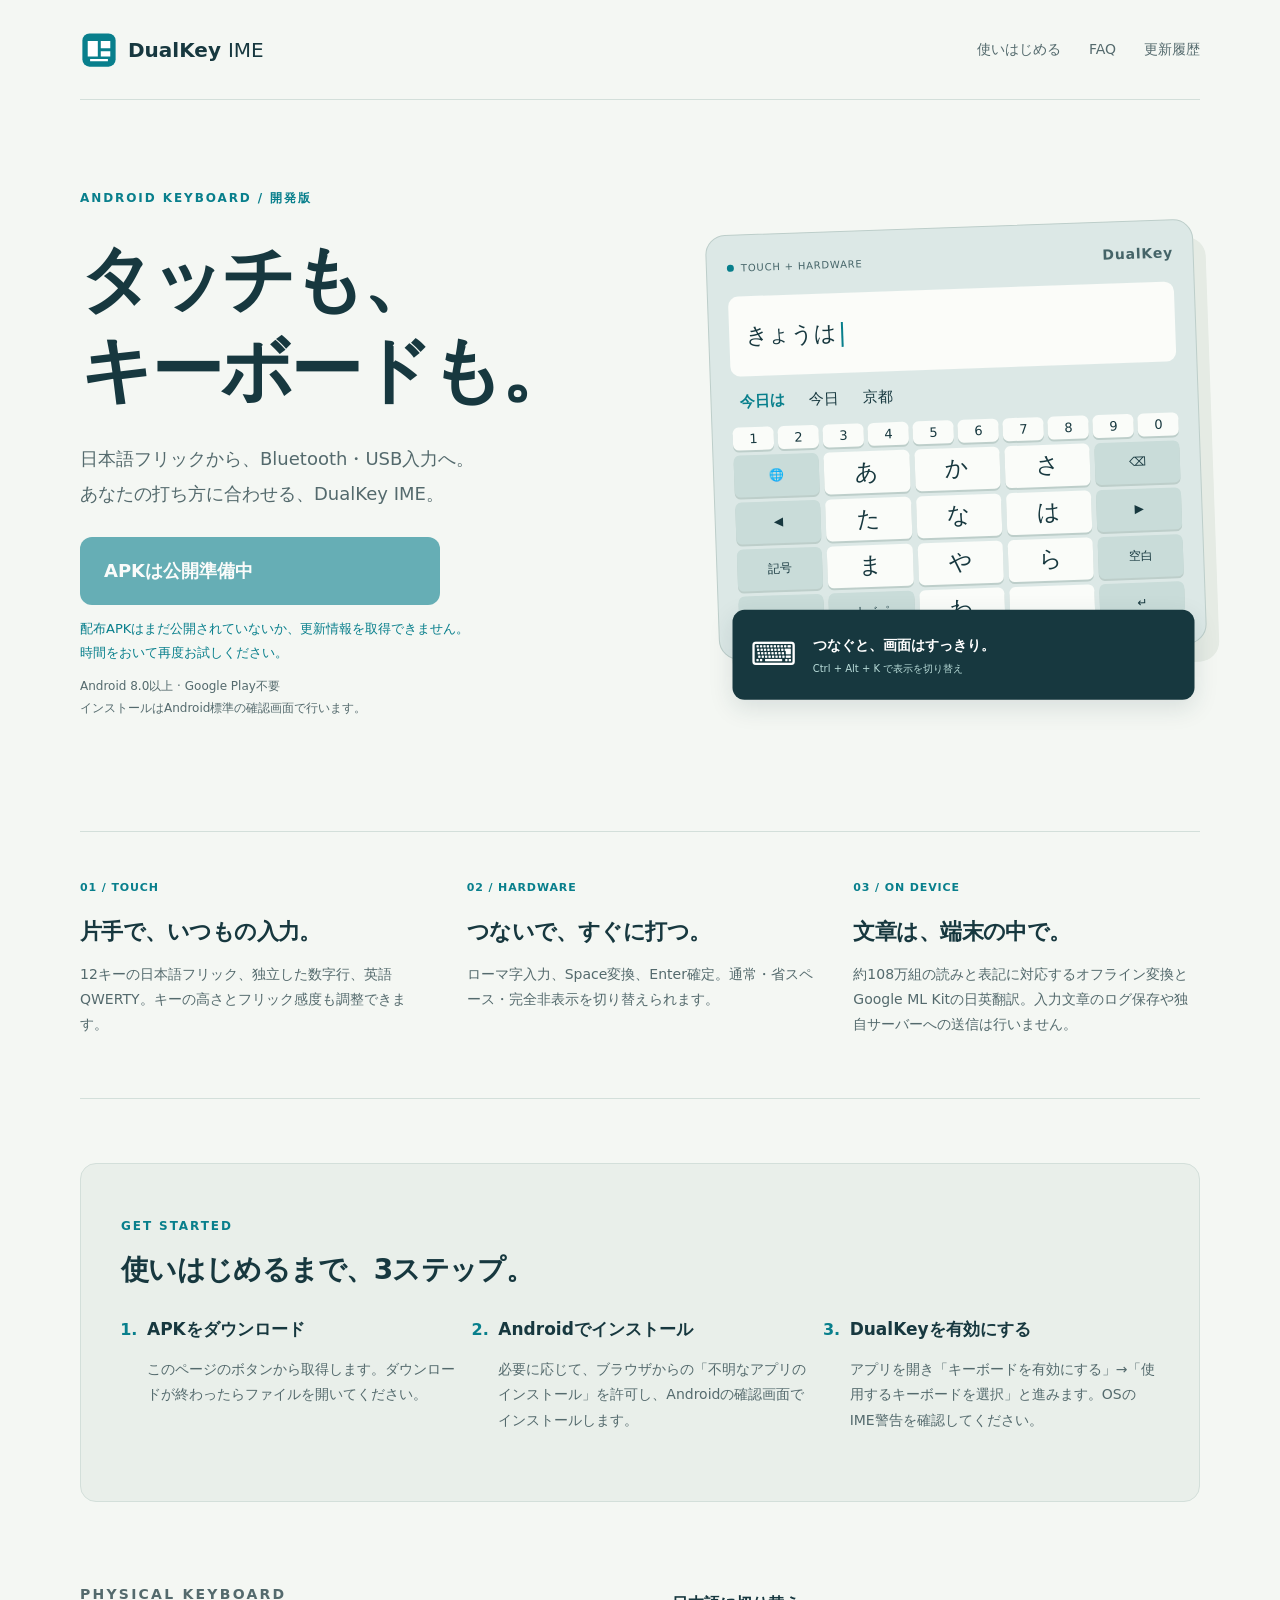
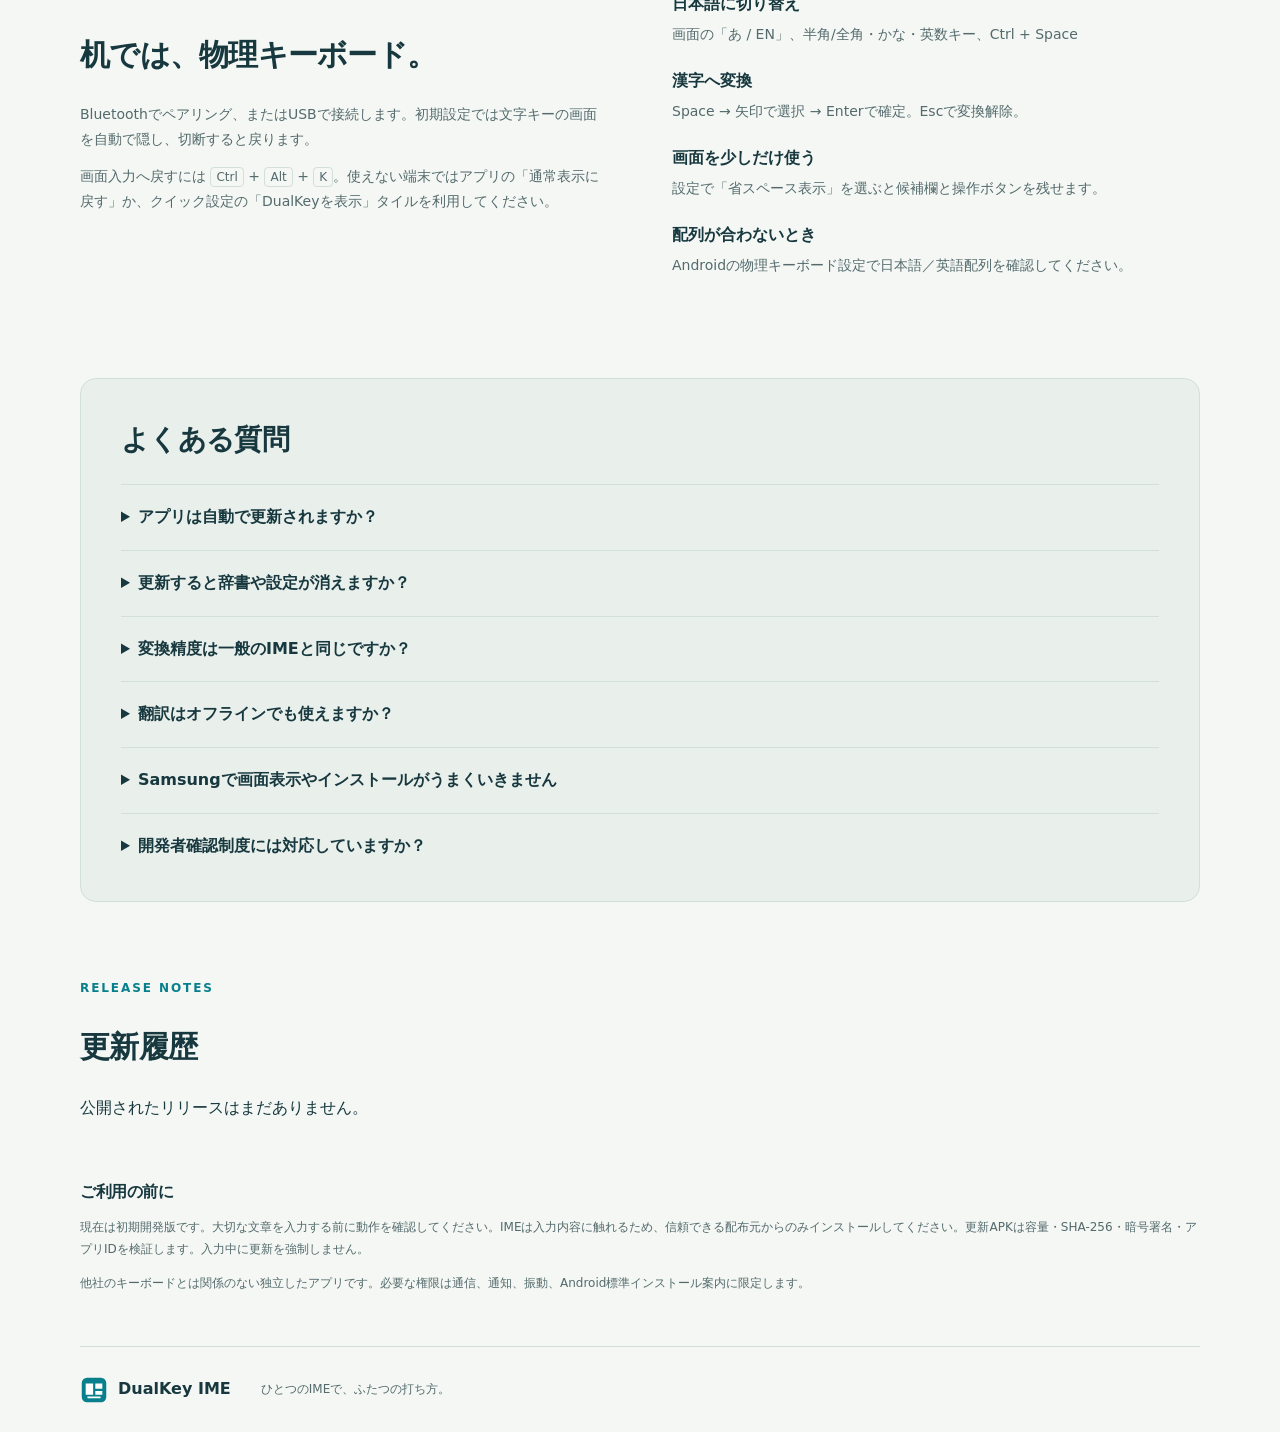
==== index.html @ 4d4e33a1 "Publish DualKey IME v0.1.4" ====
<!doctype html>
<html lang="ja">
<head>
  <meta charset="utf-8"><meta name="viewport" content="width=device-width,initial-scale=1">
  <meta name="description" content="日本語フリックと物理キーボードをひとつに。Android用キーボード DualKey IME の公式配布ページ。">
  <title>DualKey IME — タッチも、キーボードも。</title>
  <link rel="icon" href="icon.svg" type="image/svg+xml"><link rel="stylesheet" href="style.css">
  <script src="app.js" defer></script>
</head>
<body>
<header class="wrap"><a class="brand" href="#"><img src="icon.svg" width="38" height="38" alt=""><span>DualKey <b>IME</b></span></a><nav aria-label="ナビゲーション"><a href="#install">使いはじめる</a><a href="#faq">FAQ</a><a href="#history">更新履歴</a></nav></header>
<main>
<section class="hero wrap">
  <div class="hero-copy"><p class="eyebrow">ANDROID KEYBOARD / 開発版</p><h1>タッチも、<br>キーボードも。</h1><p class="lead">日本語フリックから、Bluetooth・USB入力へ。<br>あなたの打ち方に合わせる、DualKey IME。</p>
  <a id="download" class="download disabled" aria-disabled="true">APKをダウンロード <span aria-hidden="true">↓</span></a>
  <p id="release-status" class="release" role="status">正式な配布APKを確認しています…</p>
  <p class="small">Android 8.0以上 · Google Play不要<br>インストールはAndroid標準の確認画面で行います。</p></div>
  <div class="keyboard-demo" aria-label="DualKeyの日本語フリックキーボードのイメージ">
    <div class="demo-label"><span class="dot"></span> TOUCH + HARDWARE <b>DualKey</b></div>
    <div class="demo-input">きょうは<span class="caret"></span></div>
    <div class="demo-candidates"><b>今日は</b><span>今日</span><span>京都</span></div>
    <div class="demo-numbers" aria-hidden="true"><span>1</span><span>2</span><span>3</span><span>4</span><span>5</span><span>6</span><span>7</span><span>8</span><span>9</span><span>0</span></div>
    <div class="demo-keys" aria-hidden="true"><span class="sub">🌐</span><span>あ</span><span>か</span><span>さ</span><span class="sub">⌫</span><span class="sub">◀</span><span>た</span><span>な</span><span>は</span><span class="sub">▶</span><span class="sub">記号</span><span>ま</span><span>や</span><span>ら</span><span class="sub">空白</span><span class="sub">abc</span><span class="sub">小゛゜</span><span>わ</span><span>、</span><span class="sub">↵</span></div>
    <div class="connection"><span>⌨</span><div><b>つなぐと、画面はすっきり。</b><small>Ctrl + Alt + K で表示を切り替え</small></div></div>
  </div>
</section>
<section class="features wrap" aria-label="主な機能"><article><span>01 / TOUCH</span><h2>片手で、いつもの入力。</h2><p>12キーの日本語フリック、独立した数字行、英語QWERTY。キーの高さとフリック感度も調整できます。</p></article><article><span>02 / HARDWARE</span><h2>つないで、すぐに打つ。</h2><p>ローマ字入力、Space変換、Enter確定。通常・省スペース・完全非表示を切り替えられます。</p></article><article><span>03 / ON DEVICE</span><h2>文章は、端末の中で。</h2><p>約108万組の読みと表記に対応するオフライン変換とGoogle ML Kitの日英翻訳。入力文章のログ保存や独自サーバーへの送信は行いません。</p></article></section>
<section class="wrap panel" id="install"><p class="eyebrow">GET STARTED</p><h2>使いはじめるまで、3ステップ。</h2><ol class="steps"><li><b>APKをダウンロード</b><p>このページのボタンから取得します。ダウンロードが終わったらファイルを開いてください。</p></li><li><b>Androidでインストール</b><p>必要に応じて、ブラウザからの「不明なアプリのインストール」を許可し、Androidの確認画面でインストールします。</p></li><li><b>DualKeyを有効にする</b><p>アプリを開き「キーボードを有効にする」→「使用するキーボードを選択」と進みます。OSのIME警告を確認してください。</p></li></ol></section>
<section class="wrap guide"><div><p class="eyebrow">PHYSICAL KEYBOARD</p><h2>机では、物理キーボード。</h2><p>Bluetoothでペアリング、またはUSBで接続します。初期設定では文字キーの画面を自動で隠し、切断すると戻ります。</p><p>画面入力へ戻すには <kbd>Ctrl</kbd> + <kbd>Alt</kbd> + <kbd>K</kbd>。使えない端末ではアプリの「通常表示に戻す」か、クイック設定の「DualKeyを表示」タイルを利用してください。</p></div><dl><dt>日本語に切り替え</dt><dd>画面の「あ / EN」、半角/全角・かな・英数キー、Ctrl + Space</dd><dt>漢字へ変換</dt><dd>Space → 矢印で選択 → Enterで確定。Escで変換解除。</dd><dt>画面を少しだけ使う</dt><dd>設定で「省スペース表示」を選ぶと候補欄と操作ボタンを残せます。</dd><dt>配列が合わないとき</dt><dd>Androidの物理キーボード設定で日本語／英語配列を確認してください。</dd></dl></section>
<section class="wrap panel" id="faq"><h2>よくある質問</h2><details><summary>アプリは自動で更新されますか？</summary><p>0.1.3以降は起動時に新バージョンを案内します。「更新する」を押すとアプリ内で取得・検証し、Androidの確認画面へ進みます。下部の「更新」からも確認できます。定期確認と自動ダウンロードは設定に従い、最後のインストールはAndroidの許可・確認を行います。</p></details><details><summary>更新すると辞書や設定が消えますか？</summary><p>同じアプリIDと署名鍵で更新する場合、設定とユーザー辞書は保持されます。アンインストールすると消えるため、更新のために削除しないでください。</p></details><details><summary>変換精度は一般のIMEと同じですか？</summary><p>0.1.4では約108万組の読みと表記を持つ公開辞書データと、文のつながりを考慮する変換を導入しました。「いいかんじ→いい感じ」などに対応し、候補欄の「一覧」から別の表記も選べます。Mozc本体ではないため、長文や未知語の精度には制限があります。</p></details><details><summary>翻訳はオフラインでも使えますか？</summary><p>初回にWi-Fiで日本語モデル（約30MB）を取得した後は、端末内で日英相互翻訳を行います。Google ML Kitのモデル配布・診断通信が発生する場合があります。パスワード欄では翻訳と予測を無効にします。</p></details><details><summary>Samsungで画面表示やインストールがうまくいきません</summary><p>端末の「画面キーボードを表示」、ショートカット設定、Samsungのセキュリティ設定が影響する場合があります。端末の警告と管理者の設定に従ってください。このページは実機確認済みであることを保証しません。</p></details><details><summary>開発者確認制度には対応していますか？</summary><p>配布元の本人確認とアプリ登録は、Android Developer Consoleなどで別途必要になる場合があります。対象地域・配布方法・端末条件により異なります。<a href="https://developer.android.com/developer-verification/guides/faq">Android公式の最新情報</a>を確認してください。</p></details></section>
<section class="wrap history" id="history"><p class="eyebrow">RELEASE NOTES</p><h2>更新履歴</h2><div id="history-list"><p>公開されたリリースはまだありません。</p></div><p class="hash" id="hash"></p></section>
<section class="wrap notice"><h2>ご利用の前に</h2><p>現在は初期開発版です。大切な文章を入力する前に動作を確認してください。IMEは入力内容に触れるため、信頼できる配布元からのみインストールしてください。更新APKは容量・SHA-256・暗号署名・アプリIDを検証します。入力中に更新を強制しません。</p><p>他社のキーボードとは関係のない独立したアプリです。必要な権限は通信、通知、振動、Android標準インストール案内に限定します。</p></section>
</main>
<footer class="wrap"><a class="brand" href="#"><img src="icon.svg" width="28" height="28" alt="">DualKey IME</a><span>ひとつのIMEで、ふたつの打ち方。</span><a id="source" hidden>ソースコード</a></footer>
</body></html>
---- style.css ----
:root{--ink:#17383f;--accent:#087f8c;--paper:#f4f7f3;--line:#d3dfda;--muted:#546a6d;color-scheme:light dark;font-family:system-ui,-apple-system,"Noto Sans JP",sans-serif;color:var(--ink);background:var(--paper)}*{box-sizing:border-box}html{scroll-behavior:smooth;scroll-padding-top:24px}body{margin:0;line-height:1.8}a{color:var(--accent);text-underline-offset:4px}.wrap{width:min(1120px,calc(100% - 48px));margin:auto}header{display:flex;justify-content:space-between;align-items:center;min-height:100px;border-bottom:1px solid var(--line)}.brand{display:flex;align-items:center;gap:10px;color:var(--ink);font-size:20px;font-weight:650;text-decoration:none}.brand b{font-weight:400}nav{display:flex;gap:28px;font-size:14px}nav a{text-decoration:none;color:var(--muted)}.hero{display:grid;grid-template-columns:1.15fr 1fr;gap:70px;align-items:center;padding-top:76px;padding-bottom:100px}.eyebrow{font-size:12px;letter-spacing:.16em;font-weight:750;color:var(--accent)}h1{font-size:clamp(42px,5.6vw,72px);line-height:1.28;letter-spacing:-.045em;margin:24px 0}h2{line-height:1.5;letter-spacing:-.025em}p{margin:12px 0}.lead{font-size:18px;line-height:1.95;color:var(--muted)}.download{margin-top:26px;display:flex;justify-content:space-between;align-items:center;max-width:360px;min-height:68px;background:var(--accent);color:white;font-size:18px;font-weight:650;text-decoration:none;border-radius:12px;padding:14px 24px;box-shadow:0 5px 0 #07545c;cursor:pointer}.download:hover{background:#076a76}.download.disabled{opacity:.6;cursor:default;box-shadow:none}.download span{font-size:28px}.release{font-size:13px;color:var(--accent);max-width:400px}.small{font-size:12px;color:var(--muted)}.keyboard-demo{background:#dce8e6;padding:20px;border:1px solid #bdceca;border-radius:20px;box-shadow:12px 18px 0 #e5ebe4;transform:rotate(-2deg);position:relative;margin-bottom:28px}.demo-label{display:flex;align-items:center;gap:7px;font-size:10px;letter-spacing:.08em;color:#456468}.demo-label b{margin-left:auto;font-size:14px}.dot{width:7px;height:7px;background:var(--accent);border-radius:50%}.demo-input{background:#fbfcf9;border-radius:10px;padding:20px 16px;margin-top:16px;font-size:22px}.caret{display:inline-block;width:2px;height:25px;background:var(--accent);vertical-align:middle;margin-left:4px}.demo-candidates{display:flex;gap:24px;font-size:15px;align-items:center;padding:12px 8px}.demo-candidates b{color:var(--accent)}.demo-numbers{display:grid;grid-template-columns:repeat(10,1fr);gap:4px;margin-bottom:5px}.demo-numbers span,.demo-keys span,.demo-footer span{background:#fafcf9;text-align:center;border-radius:6px;box-shadow:0 2px 0 #bdceca}.demo-numbers span{padding:3px 0;font-size:13px}.demo-keys{display:grid;grid-template-columns:repeat(3,1fr);gap:6px}.demo-keys span{min-height:55px;display:flex;align-items:center;justify-content:center;flex-direction:column;font-size:24px}.demo-keys small{font-size:9px;letter-spacing:3px;line-height:1.4;color:#6f8385}.demo-keys .sub{font-size:16px;background:#c9dcd9}.demo-footer{display:grid;grid-template-columns:1fr 2fr 1fr;gap:6px;margin-top:6px;font-size:12px}.demo-footer span{padding:8px 0}.connection{position:absolute;bottom:-48px;left:12px;right:12px;background:var(--ink);color:#fff;transform:rotate(2deg);padding:16px 18px;border-radius:12px;display:flex;align-items:center;gap:16px;box-shadow:0 8px 24px #17383f20}.connection>span{font-size:32px}.connection b{font-size:14px}.connection small{display:block;font-size:10px;color:#b8dbd8}.features{border-top:1px solid var(--line);border-bottom:1px solid var(--line);display:grid;grid-template-columns:repeat(3,1fr);gap:40px;padding:40px 0 48px}.features article>span{font-size:11px;font-weight:750;letter-spacing:.08em;color:var(--accent)}.features h2{font-size:22px;margin:14px 0}.features p{font-size:14px;color:var(--muted)}.panel{padding:40px;margin-top:64px;background:#e9efea;border:1px solid var(--line);border-radius:16px}.panel h2{font-size:28px;margin-top:0}.steps{display:grid;grid-template-columns:repeat(3,1fr);gap:38px;padding-left:22px}.steps li{padding-left:4px}.steps li::marker{font-weight:700;color:var(--accent)}.steps b{font-size:17px}.steps p{font-size:14px;color:var(--muted)}.guide{display:grid;grid-template-columns:1fr 1fr;gap:64px;padding-top:68px}.guide h2{font-size:30px}.guide p,.guide dd{font-size:14px;color:var(--muted)}kbd{border:1px solid var(--line);border-radius:4px;padding:2px 5px;font-family:inherit;font-size:12px}.guide dl{margin-top:20px}.guide dt{font-weight:650}.guide dd{margin:3px 0 20px}details{border-top:1px solid var(--line);padding:18px 0}details:last-child{padding-bottom:0}summary{font-weight:650;cursor:pointer;min-height:28px}details p{font-size:14px;color:var(--muted)}.history{padding-top:64px}.history h2{font-size:30px}.history article{border-top:1px solid var(--line);padding:18px 0}.history time{font-size:13px;color:var(--muted);margin-left:12px}.history ul{font-size:14px;padding-left:24px}.hash{font-size:11px;overflow-wrap:anywhere;color:var(--muted)}.notice{padding-top:32px;padding-bottom:40px}.notice h2{font-size:16px}.notice p{font-size:12px;color:var(--muted)}footer{display:flex;gap:30px;align-items:center;border-top:1px solid var(--line);padding:28px 0;font-size:12px;color:var(--muted)}footer .brand{font-size:16px}footer>a:last-child{margin-left:auto}a:focus-visible,summary:focus-visible{outline:3px solid #e1a92a;outline-offset:6px}@media(max-width:760px){.wrap{width:calc(100% - 36px)}header{min-height:78px}nav{gap:14px;font-size:12px}nav a:last-child{display:none}.hero{grid-template-columns:1fr;gap:46px;padding-top:34px;padding-bottom:76px}.hero-copy{max-width:520px}h1{font-size:52px}.lead{font-size:16px}.download{max-width:none}.keyboard-demo{width:min(380px,94%);justify-self:center}.features{grid-template-columns:1fr;gap:24px;padding:32px 0}.features h2{margin:6px 0}.panel{padding:24px;margin-top:40px}.panel h2{font-size:24px}.steps{grid-template-columns:1fr;gap:18px}.guide{grid-template-columns:1fr;gap:12px;padding-top:40px}.guide h2{font-size:26px}footer{flex-wrap:wrap;gap:12px}footer>span{width:100%}}@media(prefers-color-scheme:dark){:root{--ink:#e1eeeb;--paper:#142328;--line:#395158;--muted:#aec3c2;--accent:#6ed2ce}.download{background:#087f8c;box-shadow:0 5px 0 #06444b}.download:hover{background:#09636b}.panel{background:#1e3439}.keyboard-demo{color:#17383f;box-shadow:12px 18px 0 #21383c}.demo-candidates b{color:#087f8c}.connection{background:#30585f}.history{color:var(--ink)}}@media(prefers-reduced-motion:reduce){html{scroll-behavior:auto}}

/* Compact four-row keyboard preview. */
.demo-keys{grid-template-columns:repeat(5,minmax(0,1fr));gap:5px}.demo-keys span{min-height:42px;font-size:23px}.demo-keys .sub{font-size:12px}.demo-numbers span{padding:0}
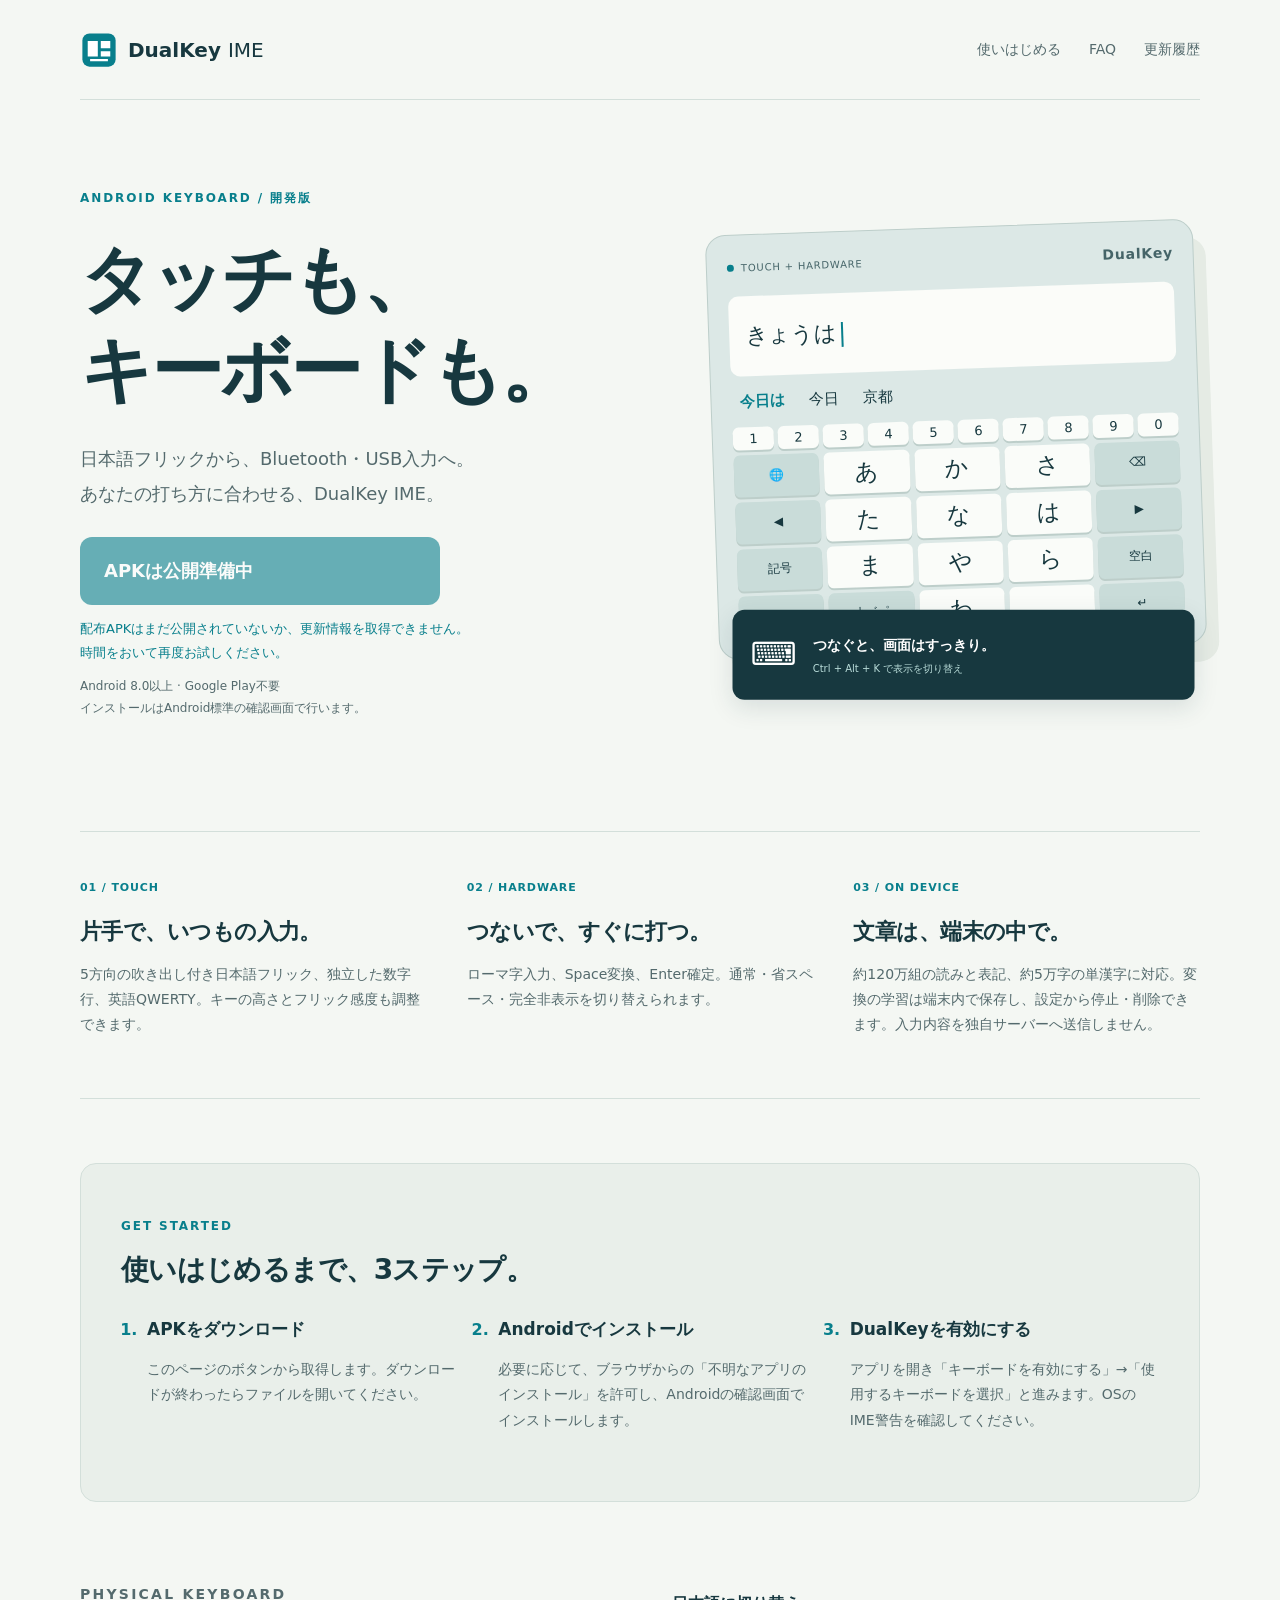
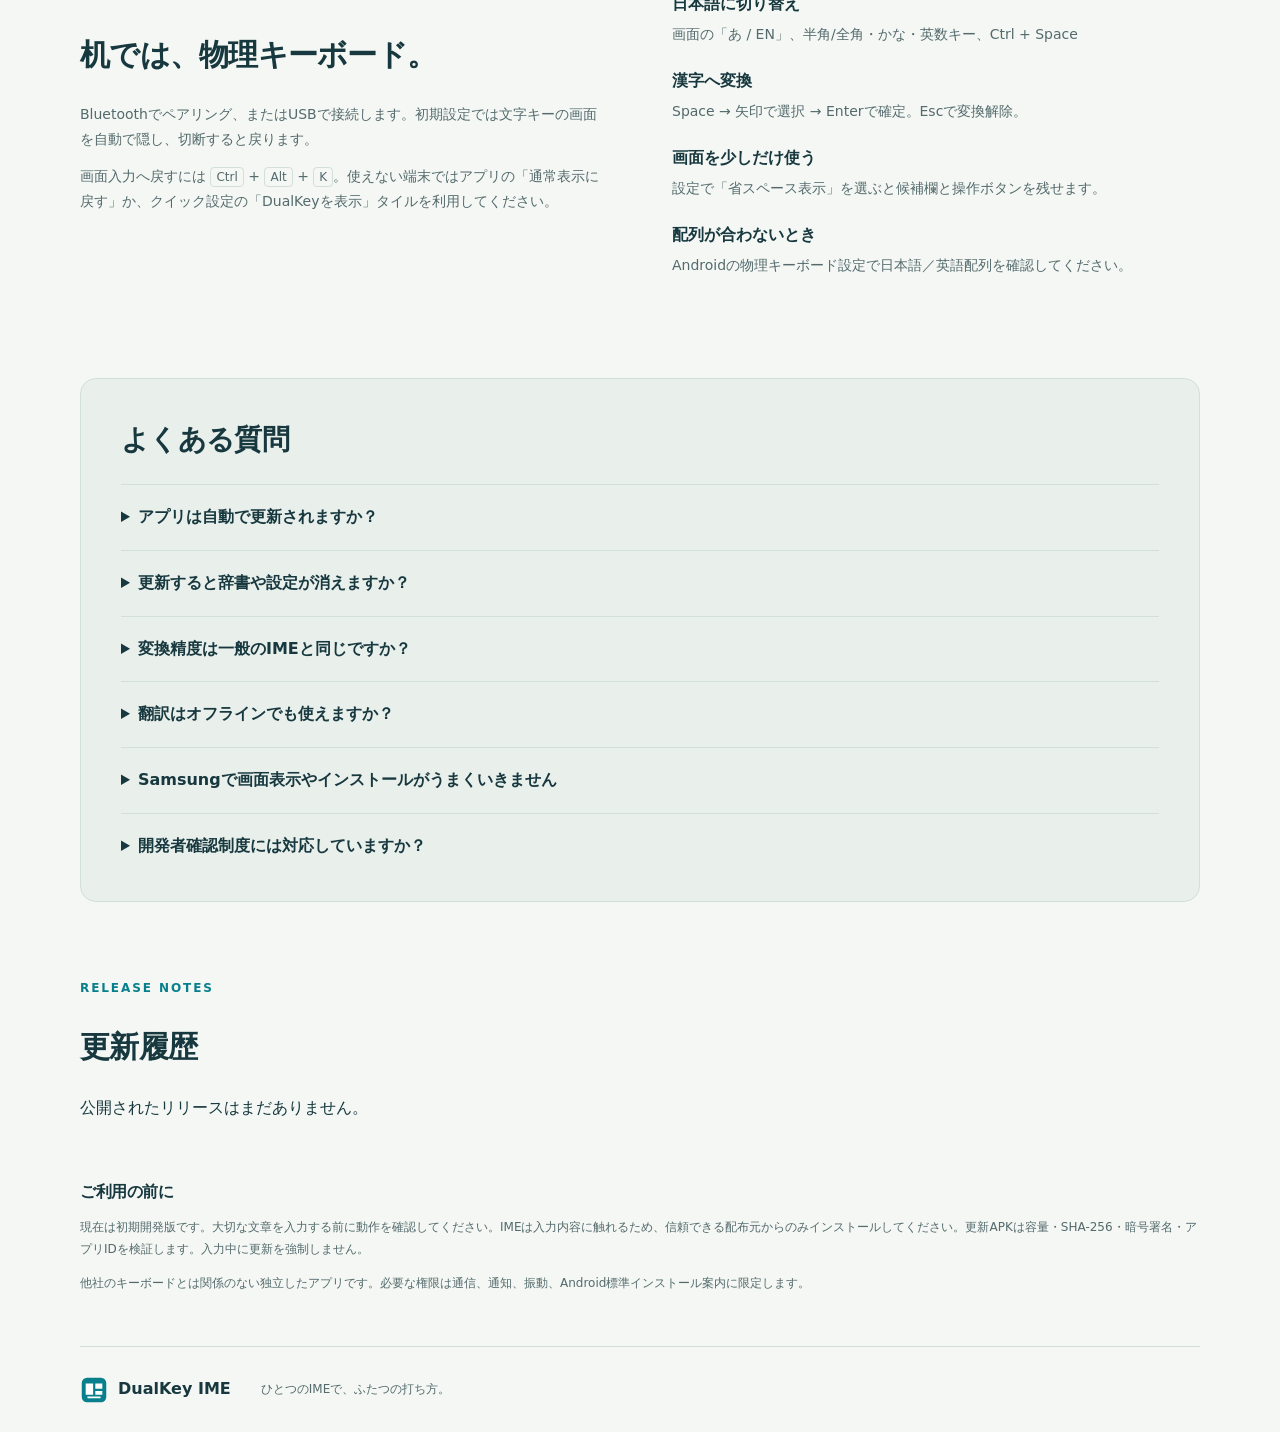
==== commit b7b423e1: "Publish DualKey IME v0.1.5" ====
--- a/index.html
+++ b/index.html
@@ -24,10 +24,10 @@
     <div class="connection"><span>⌨</span><div><b>つなぐと、画面はすっきり。</b><small>Ctrl + Alt + K で表示を切り替え</small></div></div>
   </div>
 </section>
-<section class="features wrap" aria-label="主な機能"><article><span>01 / TOUCH</span><h2>片手で、いつもの入力。</h2><p>12キーの日本語フリック、独立した数字行、英語QWERTY。キーの高さとフリック感度も調整できます。</p></article><article><span>02 / HARDWARE</span><h2>つないで、すぐに打つ。</h2><p>ローマ字入力、Space変換、Enter確定。通常・省スペース・完全非表示を切り替えられます。</p></article><article><span>03 / ON DEVICE</span><h2>文章は、端末の中で。</h2><p>約108万組の読みと表記に対応するオフライン変換とGoogle ML Kitの日英翻訳。入力文章のログ保存や独自サーバーへの送信は行いません。</p></article></section>
+<section class="features wrap" aria-label="主な機能"><article><span>01 / TOUCH</span><h2>片手で、いつもの入力。</h2><p>5方向の吹き出し付き日本語フリック、独立した数字行、英語QWERTY。キーの高さとフリック感度も調整できます。</p></article><article><span>02 / HARDWARE</span><h2>つないで、すぐに打つ。</h2><p>ローマ字入力、Space変換、Enter確定。通常・省スペース・完全非表示を切り替えられます。</p></article><article><span>03 / ON DEVICE</span><h2>文章は、端末の中で。</h2><p>約120万組の読みと表記、約5万字の単漢字に対応。変換の学習は端末内で保存し、設定から停止・削除できます。入力内容を独自サーバーへ送信しません。</p></article></section>
 <section class="wrap panel" id="install"><p class="eyebrow">GET STARTED</p><h2>使いはじめるまで、3ステップ。</h2><ol class="steps"><li><b>APKをダウンロード</b><p>このページのボタンから取得します。ダウンロードが終わったらファイルを開いてください。</p></li><li><b>Androidでインストール</b><p>必要に応じて、ブラウザからの「不明なアプリのインストール」を許可し、Androidの確認画面でインストールします。</p></li><li><b>DualKeyを有効にする</b><p>アプリを開き「キーボードを有効にする」→「使用するキーボードを選択」と進みます。OSのIME警告を確認してください。</p></li></ol></section>
 <section class="wrap guide"><div><p class="eyebrow">PHYSICAL KEYBOARD</p><h2>机では、物理キーボード。</h2><p>Bluetoothでペアリング、またはUSBで接続します。初期設定では文字キーの画面を自動で隠し、切断すると戻ります。</p><p>画面入力へ戻すには <kbd>Ctrl</kbd> + <kbd>Alt</kbd> + <kbd>K</kbd>。使えない端末ではアプリの「通常表示に戻す」か、クイック設定の「DualKeyを表示」タイルを利用してください。</p></div><dl><dt>日本語に切り替え</dt><dd>画面の「あ / EN」、半角/全角・かな・英数キー、Ctrl + Space</dd><dt>漢字へ変換</dt><dd>Space → 矢印で選択 → Enterで確定。Escで変換解除。</dd><dt>画面を少しだけ使う</dt><dd>設定で「省スペース表示」を選ぶと候補欄と操作ボタンを残せます。</dd><dt>配列が合わないとき</dt><dd>Androidの物理キーボード設定で日本語／英語配列を確認してください。</dd></dl></section>
-<section class="wrap panel" id="faq"><h2>よくある質問</h2><details><summary>アプリは自動で更新されますか？</summary><p>0.1.3以降は起動時に新バージョンを案内します。「更新する」を押すとアプリ内で取得・検証し、Androidの確認画面へ進みます。下部の「更新」からも確認できます。定期確認と自動ダウンロードは設定に従い、最後のインストールはAndroidの許可・確認を行います。</p></details><details><summary>更新すると辞書や設定が消えますか？</summary><p>同じアプリIDと署名鍵で更新する場合、設定とユーザー辞書は保持されます。アンインストールすると消えるため、更新のために削除しないでください。</p></details><details><summary>変換精度は一般のIMEと同じですか？</summary><p>0.1.4では約108万組の読みと表記を持つ公開辞書データと、文のつながりを考慮する変換を導入しました。「いいかんじ→いい感じ」などに対応し、候補欄の「一覧」から別の表記も選べます。Mozc本体ではないため、長文や未知語の精度には制限があります。</p></details><details><summary>翻訳はオフラインでも使えますか？</summary><p>初回にWi-Fiで日本語モデル（約30MB）を取得した後は、端末内で日英相互翻訳を行います。Google ML Kitのモデル配布・診断通信が発生する場合があります。パスワード欄では翻訳と予測を無効にします。</p></details><details><summary>Samsungで画面表示やインストールがうまくいきません</summary><p>端末の「画面キーボードを表示」、ショートカット設定、Samsungのセキュリティ設定が影響する場合があります。端末の警告と管理者の設定に従ってください。このページは実機確認済みであることを保証しません。</p></details><details><summary>開発者確認制度には対応していますか？</summary><p>配布元の本人確認とアプリ登録は、Android Developer Consoleなどで別途必要になる場合があります。対象地域・配布方法・端末条件により異なります。<a href="https://developer.android.com/developer-verification/guides/faq">Android公式の最新情報</a>を確認してください。</p></details></section>
+<section class="wrap panel" id="faq"><h2>よくある質問</h2><details><summary>アプリは自動で更新されますか？</summary><p>0.1.3以降は起動時に新バージョンを案内します。「更新する」を押すとアプリ内で取得・検証し、Androidの確認画面へ進みます。下部の「更新」からも確認できます。定期確認と自動ダウンロードは設定に従い、最後のインストールはAndroidの許可・確認を行います。</p></details><details><summary>更新すると辞書や設定が消えますか？</summary><p>同じアプリIDと署名鍵で更新する場合、設定とユーザー辞書は保持されます。アンインストールすると消えるため、更新のために削除しないでください。</p></details><details><summary>変換精度は一般のIMEと同じですか？</summary><p>0.1.5では単漢字・異体字を拡充し、候補は最大1,000件まで検索できます。「一覧」から50件ずつ追加表示できます。日本語の学習がONなら、確定した語句の読み・表記・使用回数・最終使用時刻を端末内に保存し、よく使う候補を変換・予測の上位へ表示します。設定から停止・削除でき、パスワードや学習禁止の欄では保存・利用しません。長文・未知語の変換や端末フォントによる字形表示には制限があります。</p></details><details><summary>翻訳はオフラインでも使えますか？</summary><p>初回にWi-Fiで日本語モデル（約30MB）を取得した後は、端末内で日英相互翻訳を行います。Google ML Kitのモデル配布・診断通信が発生する場合があります。パスワード欄では翻訳と予測を無効にします。</p></details><details><summary>Samsungで画面表示やインストールがうまくいきません</summary><p>端末の「画面キーボードを表示」、ショートカット設定、Samsungのセキュリティ設定が影響する場合があります。端末の警告と管理者の設定に従ってください。このページは実機確認済みであることを保証しません。</p></details><details><summary>開発者確認制度には対応していますか？</summary><p>配布元の本人確認とアプリ登録は、Android Developer Consoleなどで別途必要になる場合があります。対象地域・配布方法・端末条件により異なります。<a href="https://developer.android.com/developer-verification/guides/faq">Android公式の最新情報</a>を確認してください。</p></details></section>
 <section class="wrap history" id="history"><p class="eyebrow">RELEASE NOTES</p><h2>更新履歴</h2><div id="history-list"><p>公開されたリリースはまだありません。</p></div><p class="hash" id="hash"></p></section>
 <section class="wrap notice"><h2>ご利用の前に</h2><p>現在は初期開発版です。大切な文章を入力する前に動作を確認してください。IMEは入力内容に触れるため、信頼できる配布元からのみインストールしてください。更新APKは容量・SHA-256・暗号署名・アプリIDを検証します。入力中に更新を強制しません。</p><p>他社のキーボードとは関係のない独立したアプリです。必要な権限は通信、通知、振動、Android標準インストール案内に限定します。</p></section>
 </main>
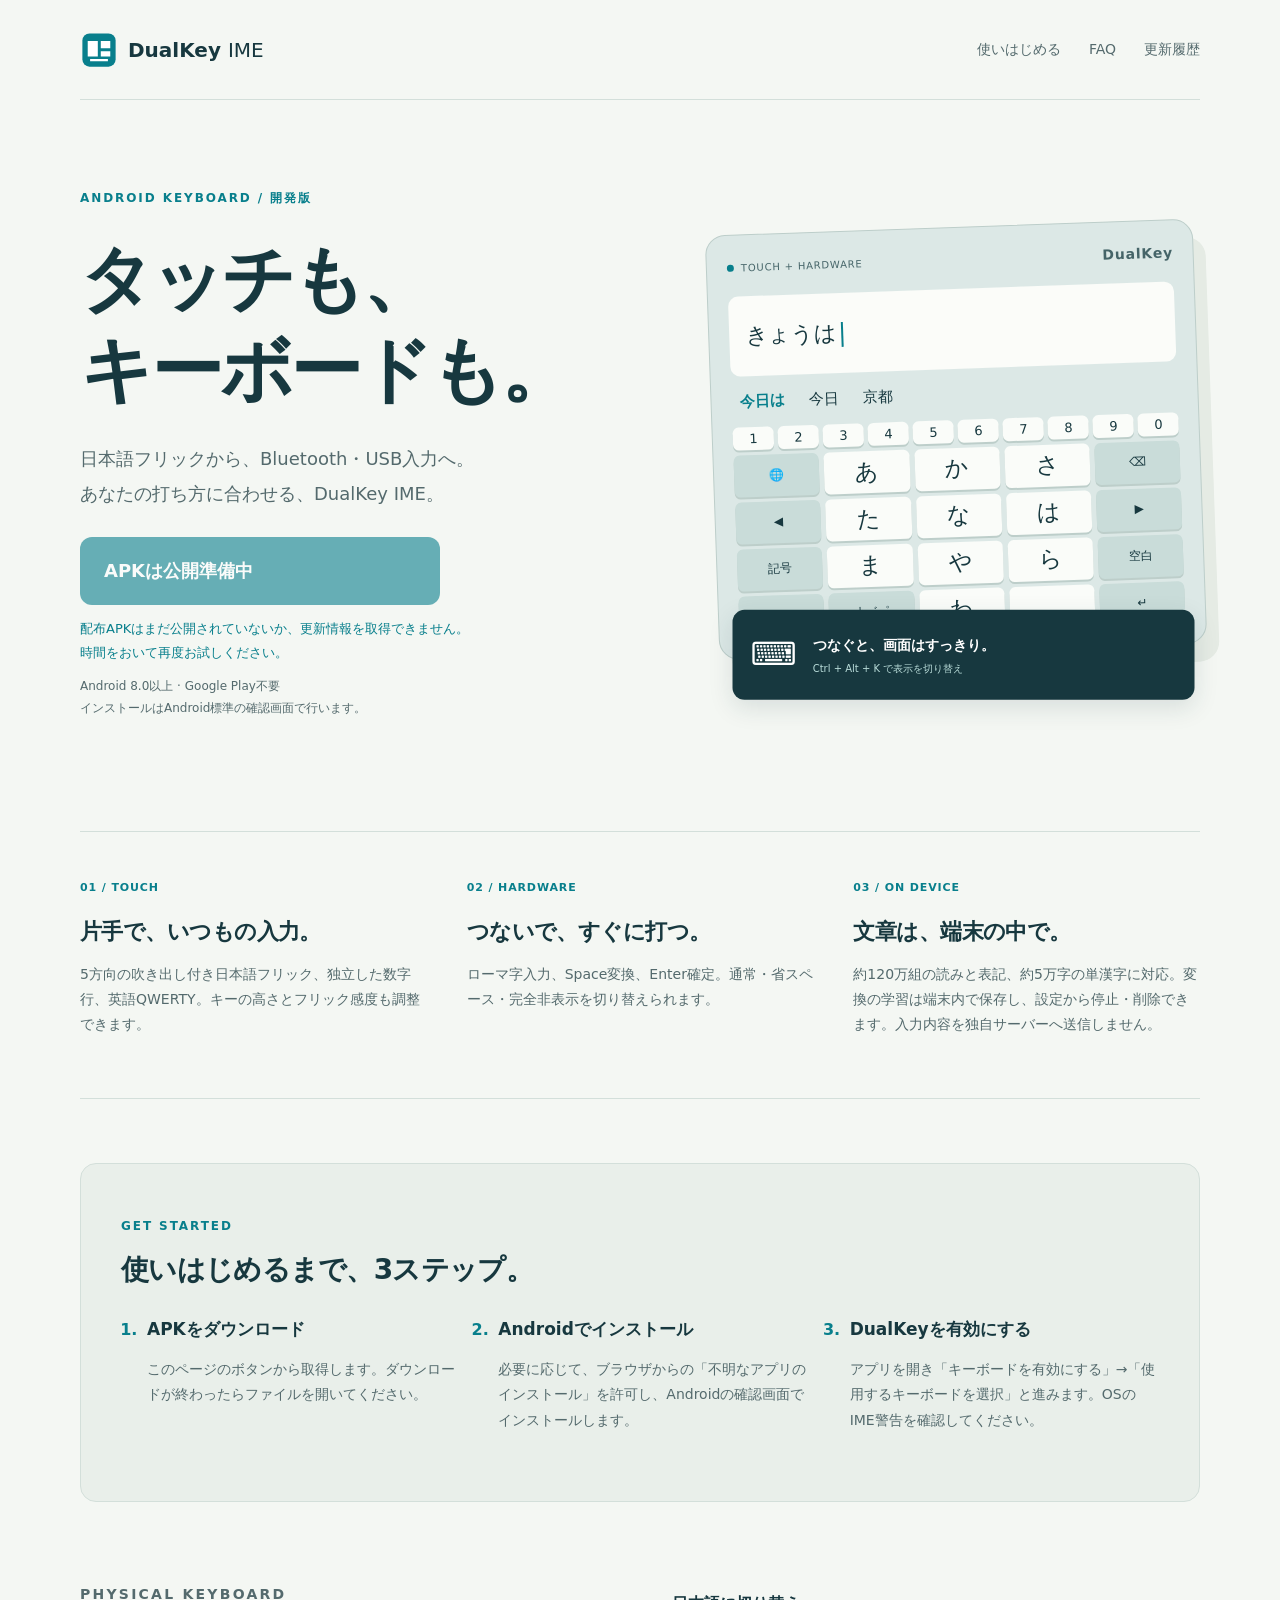
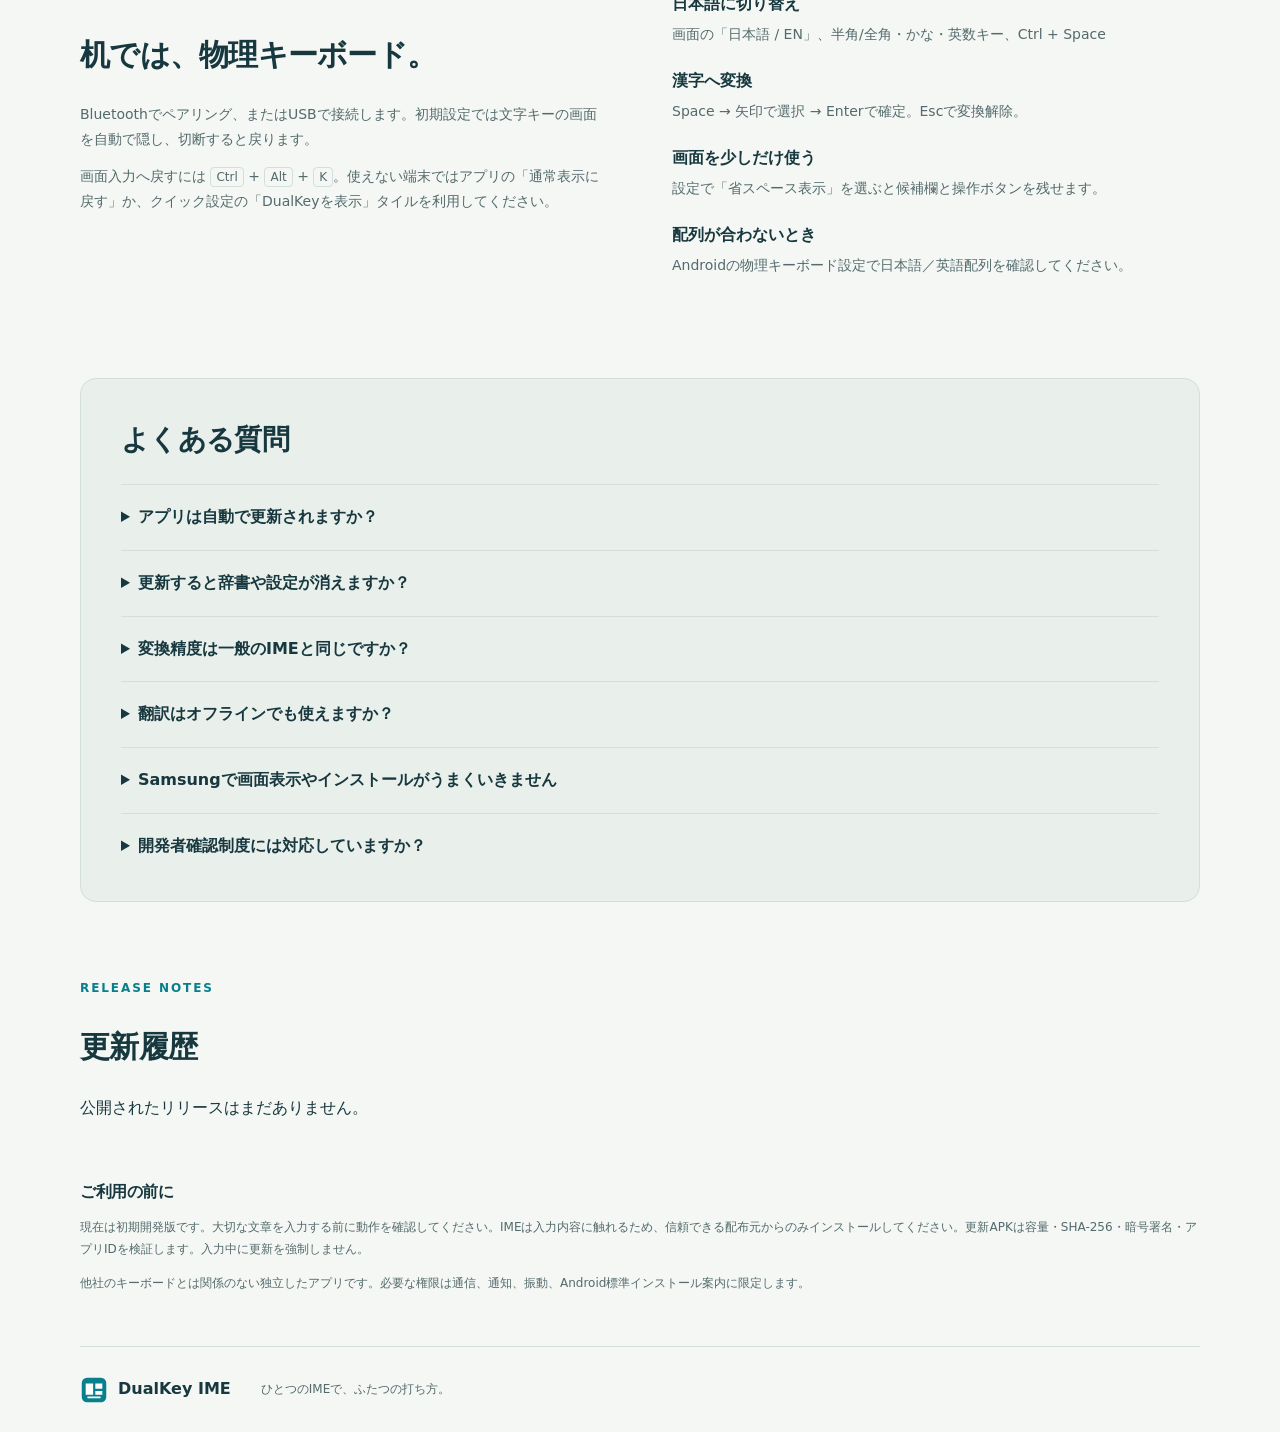
==== commit 8fe21b97: "Publish DualKey IME v0.1.6" ====
--- a/index.html
+++ b/index.html
@@ -26,7 +26,7 @@
 </section>
 <section class="features wrap" aria-label="主な機能"><article><span>01 / TOUCH</span><h2>片手で、いつもの入力。</h2><p>5方向の吹き出し付き日本語フリック、独立した数字行、英語QWERTY。キーの高さとフリック感度も調整できます。</p></article><article><span>02 / HARDWARE</span><h2>つないで、すぐに打つ。</h2><p>ローマ字入力、Space変換、Enter確定。通常・省スペース・完全非表示を切り替えられます。</p></article><article><span>03 / ON DEVICE</span><h2>文章は、端末の中で。</h2><p>約120万組の読みと表記、約5万字の単漢字に対応。変換の学習は端末内で保存し、設定から停止・削除できます。入力内容を独自サーバーへ送信しません。</p></article></section>
 <section class="wrap panel" id="install"><p class="eyebrow">GET STARTED</p><h2>使いはじめるまで、3ステップ。</h2><ol class="steps"><li><b>APKをダウンロード</b><p>このページのボタンから取得します。ダウンロードが終わったらファイルを開いてください。</p></li><li><b>Androidでインストール</b><p>必要に応じて、ブラウザからの「不明なアプリのインストール」を許可し、Androidの確認画面でインストールします。</p></li><li><b>DualKeyを有効にする</b><p>アプリを開き「キーボードを有効にする」→「使用するキーボードを選択」と進みます。OSのIME警告を確認してください。</p></li></ol></section>
-<section class="wrap guide"><div><p class="eyebrow">PHYSICAL KEYBOARD</p><h2>机では、物理キーボード。</h2><p>Bluetoothでペアリング、またはUSBで接続します。初期設定では文字キーの画面を自動で隠し、切断すると戻ります。</p><p>画面入力へ戻すには <kbd>Ctrl</kbd> + <kbd>Alt</kbd> + <kbd>K</kbd>。使えない端末ではアプリの「通常表示に戻す」か、クイック設定の「DualKeyを表示」タイルを利用してください。</p></div><dl><dt>日本語に切り替え</dt><dd>画面の「あ / EN」、半角/全角・かな・英数キー、Ctrl + Space</dd><dt>漢字へ変換</dt><dd>Space → 矢印で選択 → Enterで確定。Escで変換解除。</dd><dt>画面を少しだけ使う</dt><dd>設定で「省スペース表示」を選ぶと候補欄と操作ボタンを残せます。</dd><dt>配列が合わないとき</dt><dd>Androidの物理キーボード設定で日本語／英語配列を確認してください。</dd></dl></section>
+<section class="wrap guide"><div><p class="eyebrow">PHYSICAL KEYBOARD</p><h2>机では、物理キーボード。</h2><p>Bluetoothでペアリング、またはUSBで接続します。初期設定では文字キーの画面を自動で隠し、切断すると戻ります。</p><p>画面入力へ戻すには <kbd>Ctrl</kbd> + <kbd>Alt</kbd> + <kbd>K</kbd>。使えない端末ではアプリの「通常表示に戻す」か、クイック設定の「DualKeyを表示」タイルを利用してください。</p></div><dl><dt>日本語に切り替え</dt><dd>画面の「日本語 / EN」、半角/全角・かな・英数キー、Ctrl + Space</dd><dt>漢字へ変換</dt><dd>Space → 矢印で選択 → Enterで確定。Escで変換解除。</dd><dt>画面を少しだけ使う</dt><dd>設定で「省スペース表示」を選ぶと候補欄と操作ボタンを残せます。</dd><dt>配列が合わないとき</dt><dd>Androidの物理キーボード設定で日本語／英語配列を確認してください。</dd></dl></section>
 <section class="wrap panel" id="faq"><h2>よくある質問</h2><details><summary>アプリは自動で更新されますか？</summary><p>0.1.3以降は起動時に新バージョンを案内します。「更新する」を押すとアプリ内で取得・検証し、Androidの確認画面へ進みます。下部の「更新」からも確認できます。定期確認と自動ダウンロードは設定に従い、最後のインストールはAndroidの許可・確認を行います。</p></details><details><summary>更新すると辞書や設定が消えますか？</summary><p>同じアプリIDと署名鍵で更新する場合、設定とユーザー辞書は保持されます。アンインストールすると消えるため、更新のために削除しないでください。</p></details><details><summary>変換精度は一般のIMEと同じですか？</summary><p>0.1.5では単漢字・異体字を拡充し、候補は最大1,000件まで検索できます。「一覧」から50件ずつ追加表示できます。日本語の学習がONなら、確定した語句の読み・表記・使用回数・最終使用時刻を端末内に保存し、よく使う候補を変換・予測の上位へ表示します。設定から停止・削除でき、パスワードや学習禁止の欄では保存・利用しません。長文・未知語の変換や端末フォントによる字形表示には制限があります。</p></details><details><summary>翻訳はオフラインでも使えますか？</summary><p>初回にWi-Fiで日本語モデル（約30MB）を取得した後は、端末内で日英相互翻訳を行います。Google ML Kitのモデル配布・診断通信が発生する場合があります。パスワード欄では翻訳と予測を無効にします。</p></details><details><summary>Samsungで画面表示やインストールがうまくいきません</summary><p>端末の「画面キーボードを表示」、ショートカット設定、Samsungのセキュリティ設定が影響する場合があります。端末の警告と管理者の設定に従ってください。このページは実機確認済みであることを保証しません。</p></details><details><summary>開発者確認制度には対応していますか？</summary><p>配布元の本人確認とアプリ登録は、Android Developer Consoleなどで別途必要になる場合があります。対象地域・配布方法・端末条件により異なります。<a href="https://developer.android.com/developer-verification/guides/faq">Android公式の最新情報</a>を確認してください。</p></details></section>
 <section class="wrap history" id="history"><p class="eyebrow">RELEASE NOTES</p><h2>更新履歴</h2><div id="history-list"><p>公開されたリリースはまだありません。</p></div><p class="hash" id="hash"></p></section>
 <section class="wrap notice"><h2>ご利用の前に</h2><p>現在は初期開発版です。大切な文章を入力する前に動作を確認してください。IMEは入力内容に触れるため、信頼できる配布元からのみインストールしてください。更新APKは容量・SHA-256・暗号署名・アプリIDを検証します。入力中に更新を強制しません。</p><p>他社のキーボードとは関係のない独立したアプリです。必要な権限は通信、通知、振動、Android標準インストール案内に限定します。</p></section>
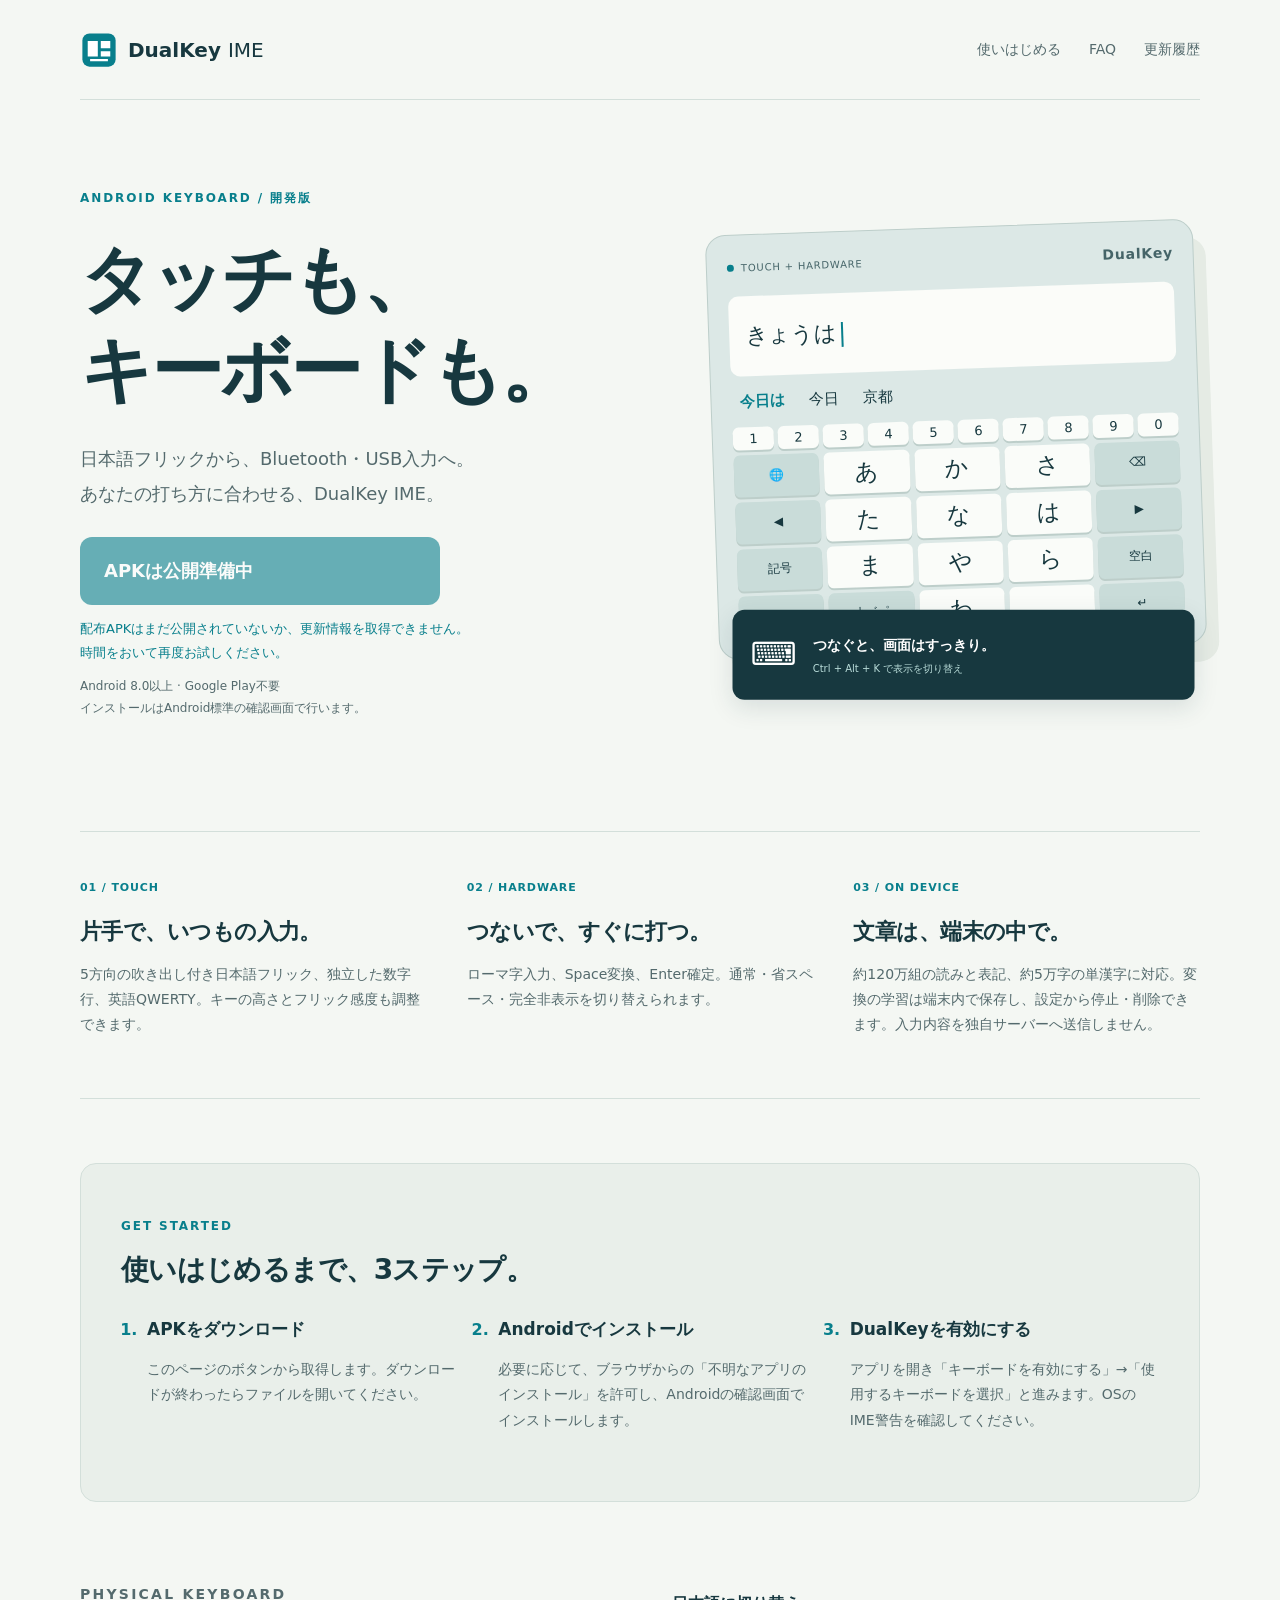
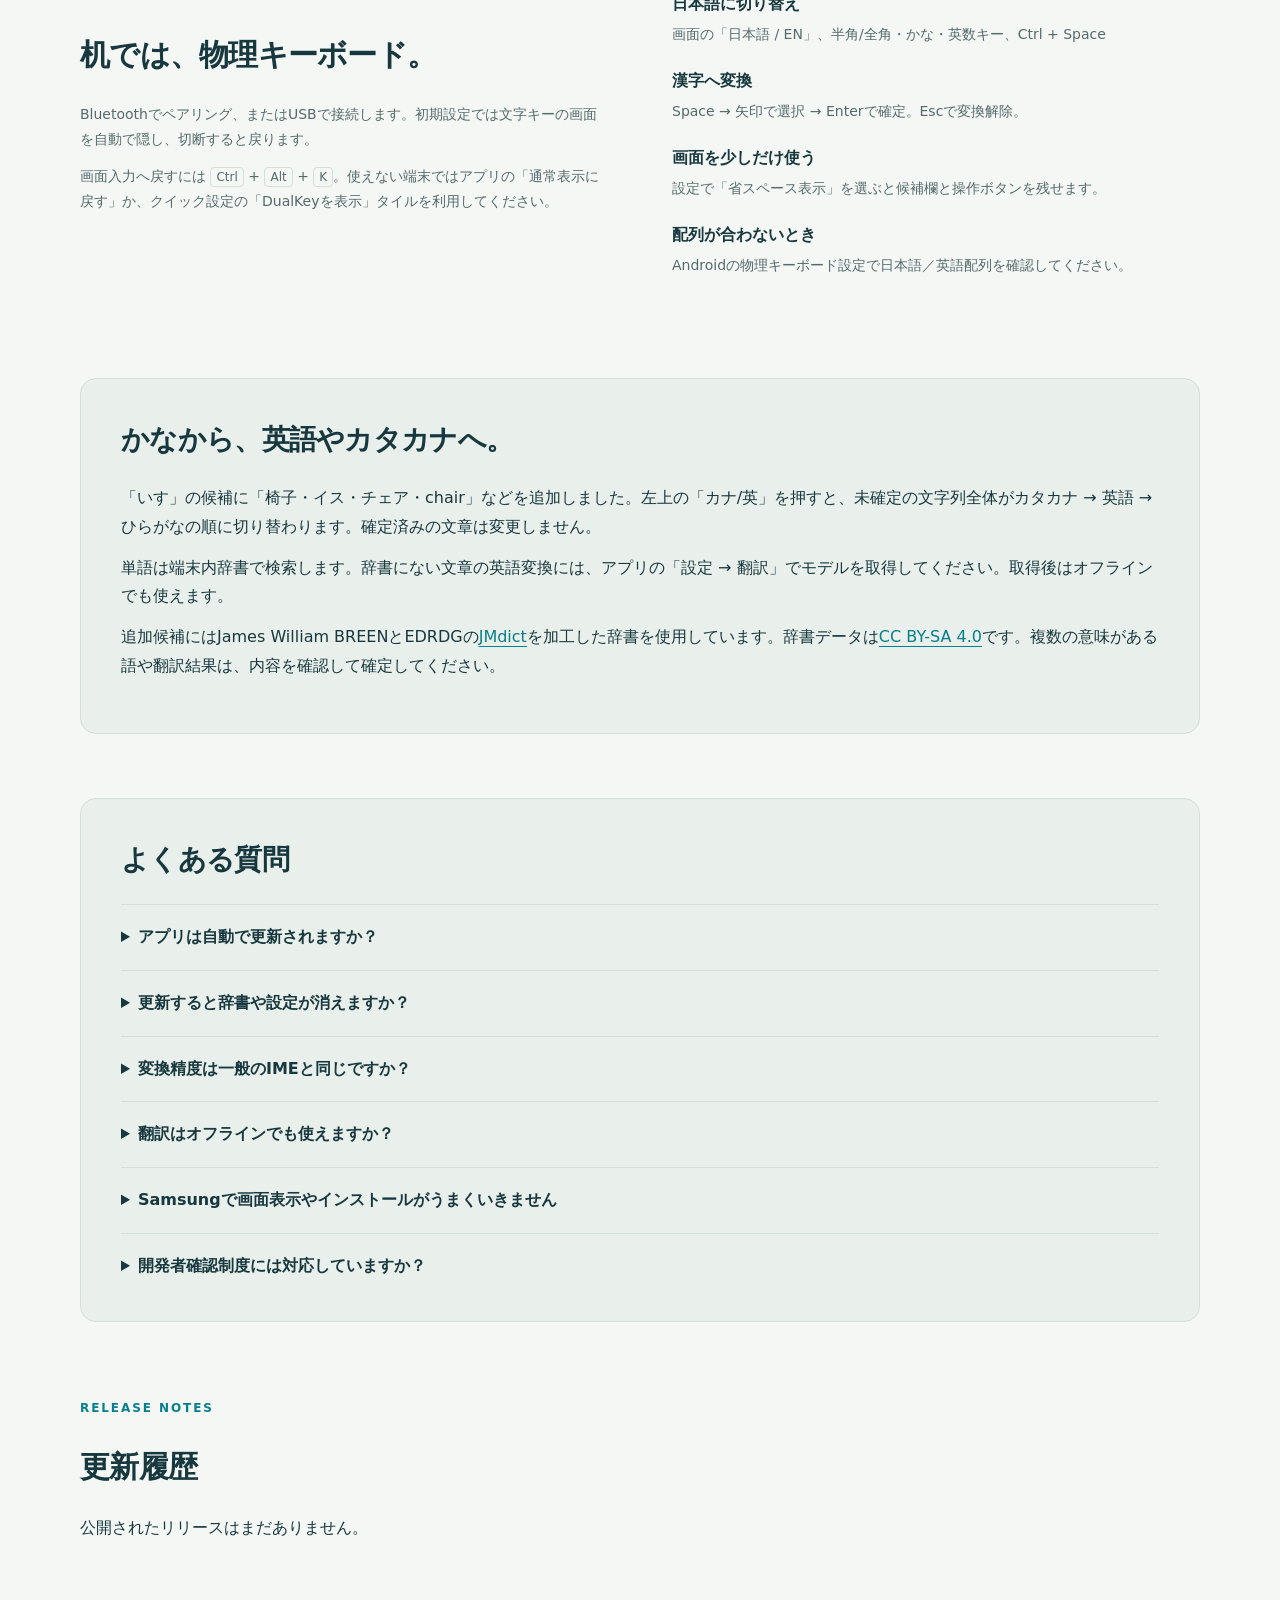
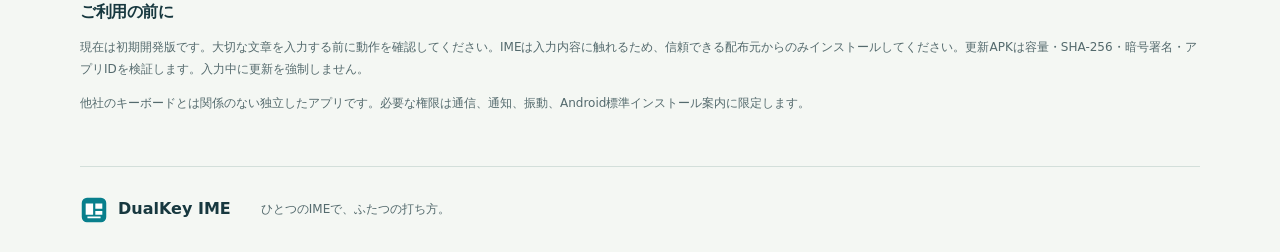
==== commit f4c3befd: "Publish DualKey IME v0.1.7" ====
--- a/index.html
+++ b/index.html
@@ -27,6 +27,7 @@
 <section class="features wrap" aria-label="主な機能"><article><span>01 / TOUCH</span><h2>片手で、いつもの入力。</h2><p>5方向の吹き出し付き日本語フリック、独立した数字行、英語QWERTY。キーの高さとフリック感度も調整できます。</p></article><article><span>02 / HARDWARE</span><h2>つないで、すぐに打つ。</h2><p>ローマ字入力、Space変換、Enter確定。通常・省スペース・完全非表示を切り替えられます。</p></article><article><span>03 / ON DEVICE</span><h2>文章は、端末の中で。</h2><p>約120万組の読みと表記、約5万字の単漢字に対応。変換の学習は端末内で保存し、設定から停止・削除できます。入力内容を独自サーバーへ送信しません。</p></article></section>
 <section class="wrap panel" id="install"><p class="eyebrow">GET STARTED</p><h2>使いはじめるまで、3ステップ。</h2><ol class="steps"><li><b>APKをダウンロード</b><p>このページのボタンから取得します。ダウンロードが終わったらファイルを開いてください。</p></li><li><b>Androidでインストール</b><p>必要に応じて、ブラウザからの「不明なアプリのインストール」を許可し、Androidの確認画面でインストールします。</p></li><li><b>DualKeyを有効にする</b><p>アプリを開き「キーボードを有効にする」→「使用するキーボードを選択」と進みます。OSのIME警告を確認してください。</p></li></ol></section>
 <section class="wrap guide"><div><p class="eyebrow">PHYSICAL KEYBOARD</p><h2>机では、物理キーボード。</h2><p>Bluetoothでペアリング、またはUSBで接続します。初期設定では文字キーの画面を自動で隠し、切断すると戻ります。</p><p>画面入力へ戻すには <kbd>Ctrl</kbd> + <kbd>Alt</kbd> + <kbd>K</kbd>。使えない端末ではアプリの「通常表示に戻す」か、クイック設定の「DualKeyを表示」タイルを利用してください。</p></div><dl><dt>日本語に切り替え</dt><dd>画面の「日本語 / EN」、半角/全角・かな・英数キー、Ctrl + Space</dd><dt>漢字へ変換</dt><dd>Space → 矢印で選択 → Enterで確定。Escで変換解除。</dd><dt>画面を少しだけ使う</dt><dd>設定で「省スペース表示」を選ぶと候補欄と操作ボタンを残せます。</dd><dt>配列が合わないとき</dt><dd>Androidの物理キーボード設定で日本語／英語配列を確認してください。</dd></dl></section>
+<section class="wrap panel"><h2>かなから、英語やカタカナへ。</h2><p>「いす」の候補に「椅子・イス・チェア・chair」などを追加しました。左上の「カナ/英」を押すと、未確定の文字列全体がカタカナ → 英語 → ひらがなの順に切り替わります。確定済みの文章は変更しません。</p><p>単語は端末内辞書で検索します。辞書にない文章の英語変換には、アプリの「設定 → 翻訳」でモデルを取得してください。取得後はオフラインでも使えます。</p><p>追加候補にはJames William BREENとEDRDGの<a href="https://www.edrdg.org/jmdict/j_jmdict.html">JMdict</a>を加工した辞書を使用しています。辞書データは<a href="https://creativecommons.org/licenses/by-sa/4.0/">CC BY-SA 4.0</a>です。複数の意味がある語や翻訳結果は、内容を確認して確定してください。</p></section>
 <section class="wrap panel" id="faq"><h2>よくある質問</h2><details><summary>アプリは自動で更新されますか？</summary><p>0.1.3以降は起動時に新バージョンを案内します。「更新する」を押すとアプリ内で取得・検証し、Androidの確認画面へ進みます。下部の「更新」からも確認できます。定期確認と自動ダウンロードは設定に従い、最後のインストールはAndroidの許可・確認を行います。</p></details><details><summary>更新すると辞書や設定が消えますか？</summary><p>同じアプリIDと署名鍵で更新する場合、設定とユーザー辞書は保持されます。アンインストールすると消えるため、更新のために削除しないでください。</p></details><details><summary>変換精度は一般のIMEと同じですか？</summary><p>0.1.5では単漢字・異体字を拡充し、候補は最大1,000件まで検索できます。「一覧」から50件ずつ追加表示できます。日本語の学習がONなら、確定した語句の読み・表記・使用回数・最終使用時刻を端末内に保存し、よく使う候補を変換・予測の上位へ表示します。設定から停止・削除でき、パスワードや学習禁止の欄では保存・利用しません。長文・未知語の変換や端末フォントによる字形表示には制限があります。</p></details><details><summary>翻訳はオフラインでも使えますか？</summary><p>初回にWi-Fiで日本語モデル（約30MB）を取得した後は、端末内で日英相互翻訳を行います。Google ML Kitのモデル配布・診断通信が発生する場合があります。パスワード欄では翻訳と予測を無効にします。</p></details><details><summary>Samsungで画面表示やインストールがうまくいきません</summary><p>端末の「画面キーボードを表示」、ショートカット設定、Samsungのセキュリティ設定が影響する場合があります。端末の警告と管理者の設定に従ってください。このページは実機確認済みであることを保証しません。</p></details><details><summary>開発者確認制度には対応していますか？</summary><p>配布元の本人確認とアプリ登録は、Android Developer Consoleなどで別途必要になる場合があります。対象地域・配布方法・端末条件により異なります。<a href="https://developer.android.com/developer-verification/guides/faq">Android公式の最新情報</a>を確認してください。</p></details></section>
 <section class="wrap history" id="history"><p class="eyebrow">RELEASE NOTES</p><h2>更新履歴</h2><div id="history-list"><p>公開されたリリースはまだありません。</p></div><p class="hash" id="hash"></p></section>
 <section class="wrap notice"><h2>ご利用の前に</h2><p>現在は初期開発版です。大切な文章を入力する前に動作を確認してください。IMEは入力内容に触れるため、信頼できる配布元からのみインストールしてください。更新APKは容量・SHA-256・暗号署名・アプリIDを検証します。入力中に更新を強制しません。</p><p>他社のキーボードとは関係のない独立したアプリです。必要な権限は通信、通知、振動、Android標準インストール案内に限定します。</p></section>
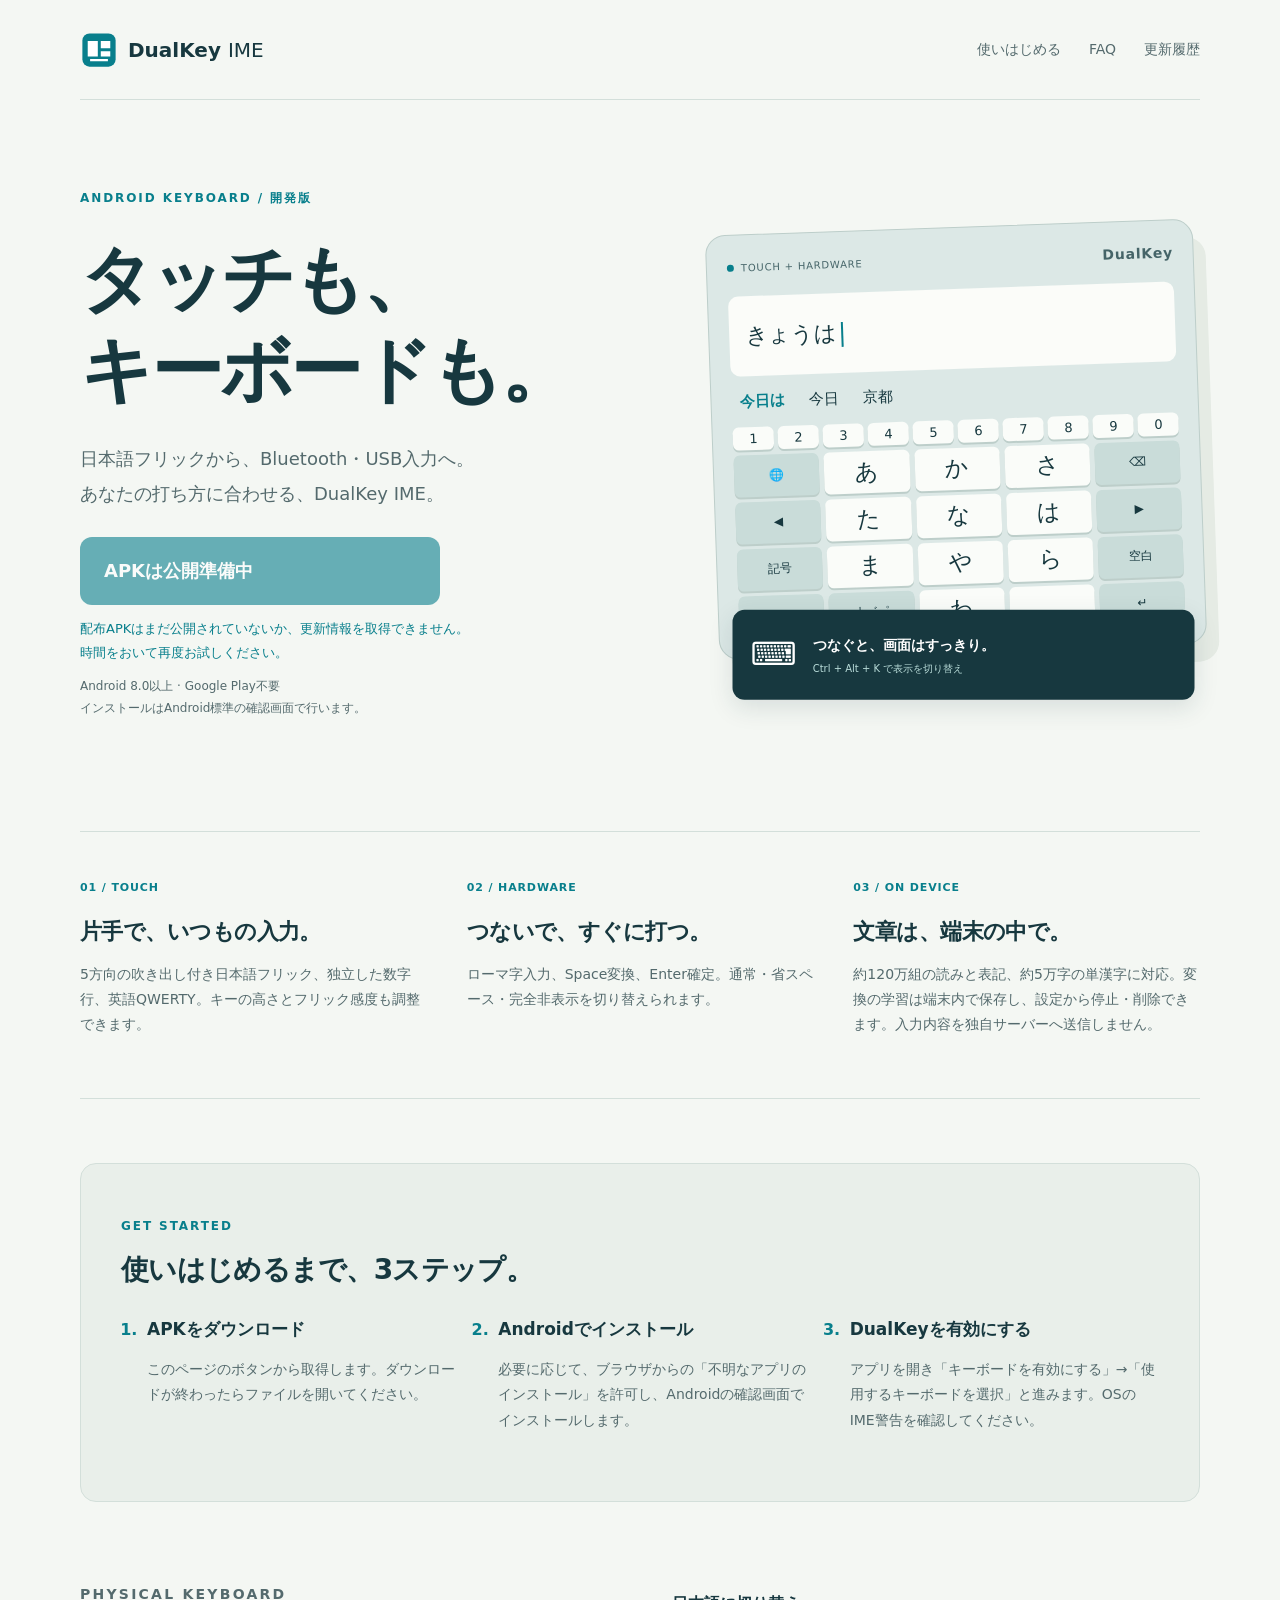
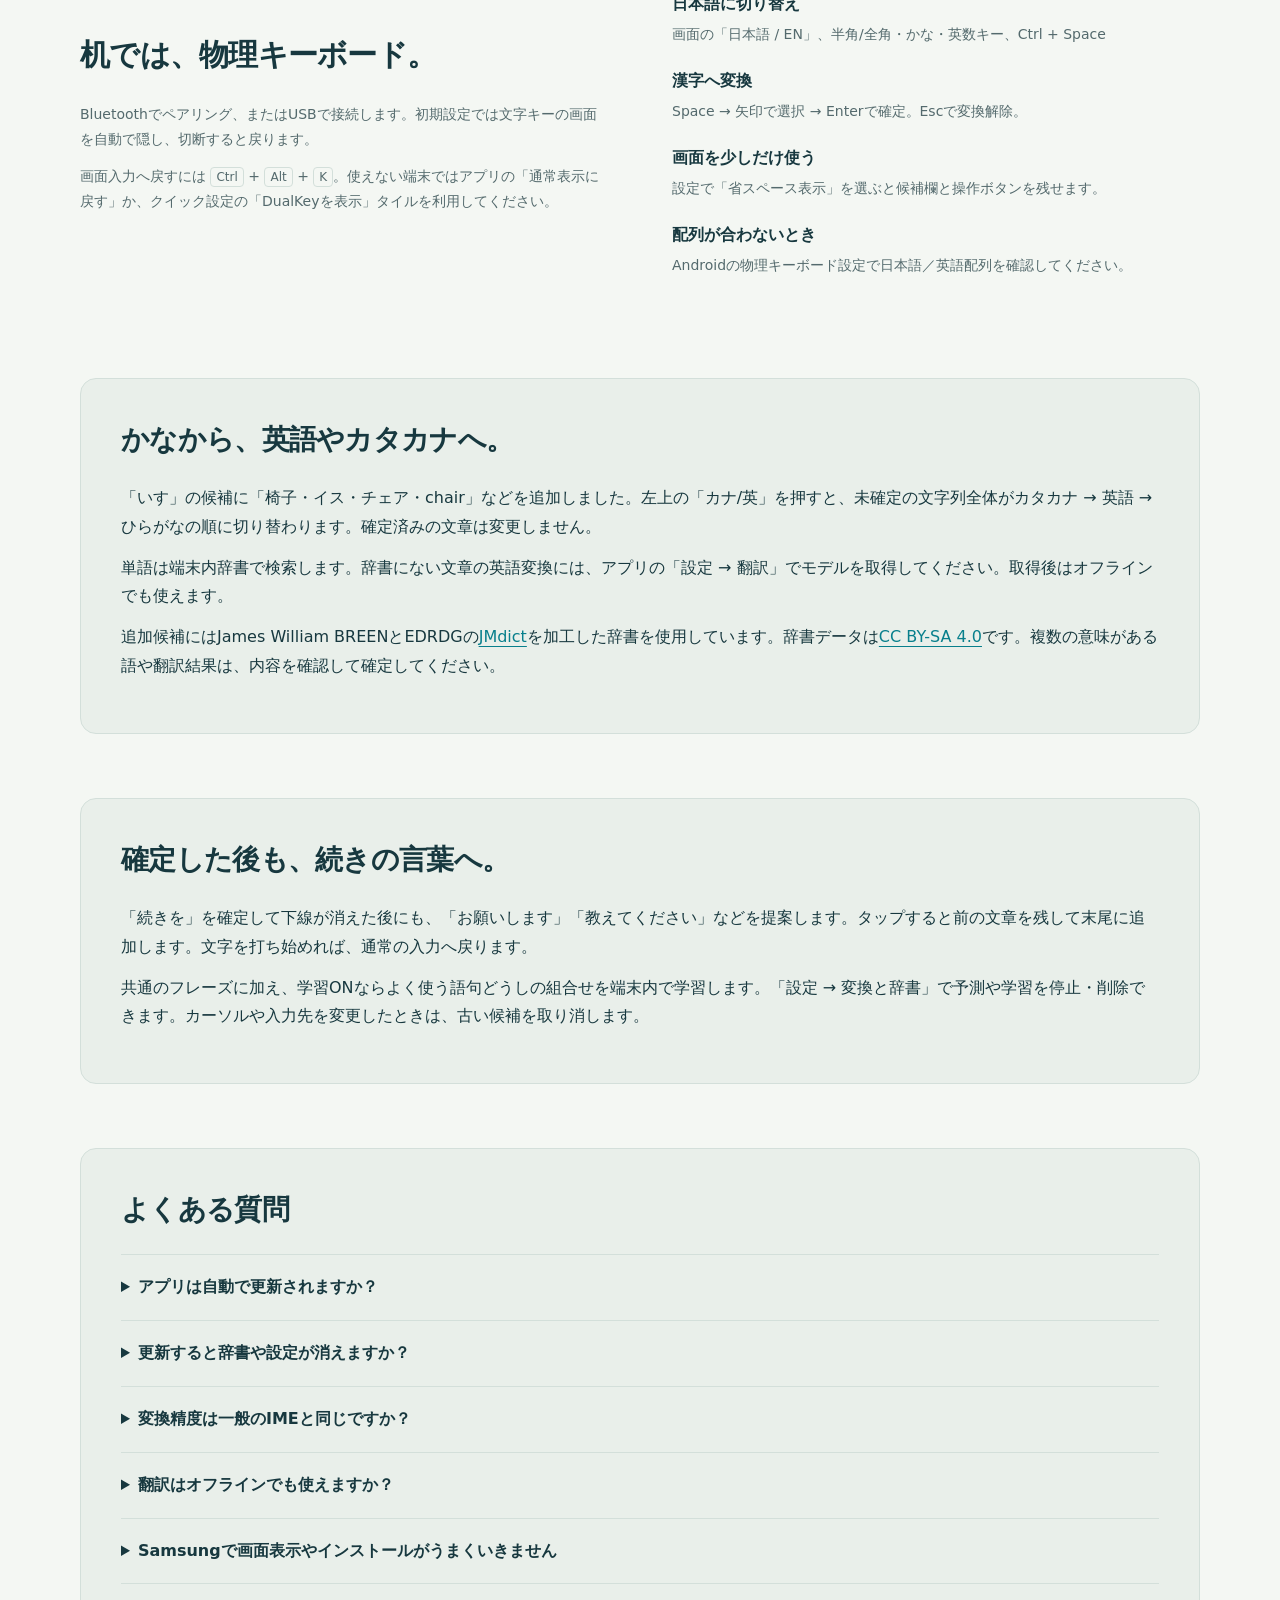
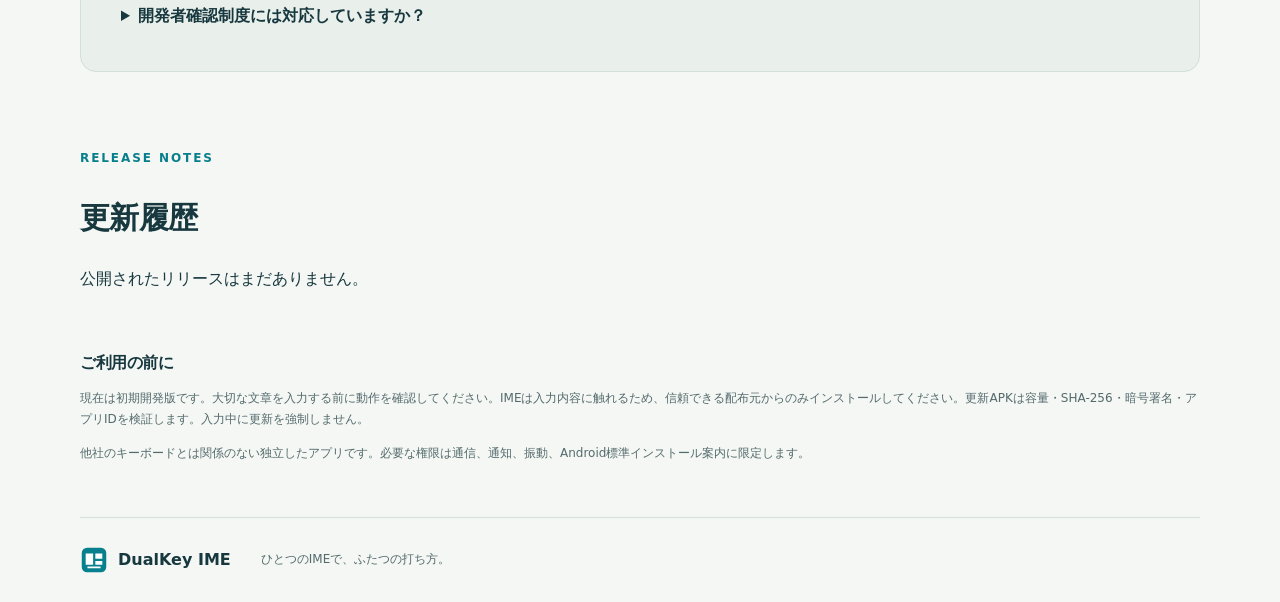
==== commit 07be711b: "Publish DualKey IME v0.1.8" ====
--- a/index.html
+++ b/index.html
@@ -28,6 +28,7 @@
 <section class="wrap panel" id="install"><p class="eyebrow">GET STARTED</p><h2>使いはじめるまで、3ステップ。</h2><ol class="steps"><li><b>APKをダウンロード</b><p>このページのボタンから取得します。ダウンロードが終わったらファイルを開いてください。</p></li><li><b>Androidでインストール</b><p>必要に応じて、ブラウザからの「不明なアプリのインストール」を許可し、Androidの確認画面でインストールします。</p></li><li><b>DualKeyを有効にする</b><p>アプリを開き「キーボードを有効にする」→「使用するキーボードを選択」と進みます。OSのIME警告を確認してください。</p></li></ol></section>
 <section class="wrap guide"><div><p class="eyebrow">PHYSICAL KEYBOARD</p><h2>机では、物理キーボード。</h2><p>Bluetoothでペアリング、またはUSBで接続します。初期設定では文字キーの画面を自動で隠し、切断すると戻ります。</p><p>画面入力へ戻すには <kbd>Ctrl</kbd> + <kbd>Alt</kbd> + <kbd>K</kbd>。使えない端末ではアプリの「通常表示に戻す」か、クイック設定の「DualKeyを表示」タイルを利用してください。</p></div><dl><dt>日本語に切り替え</dt><dd>画面の「日本語 / EN」、半角/全角・かな・英数キー、Ctrl + Space</dd><dt>漢字へ変換</dt><dd>Space → 矢印で選択 → Enterで確定。Escで変換解除。</dd><dt>画面を少しだけ使う</dt><dd>設定で「省スペース表示」を選ぶと候補欄と操作ボタンを残せます。</dd><dt>配列が合わないとき</dt><dd>Androidの物理キーボード設定で日本語／英語配列を確認してください。</dd></dl></section>
 <section class="wrap panel"><h2>かなから、英語やカタカナへ。</h2><p>「いす」の候補に「椅子・イス・チェア・chair」などを追加しました。左上の「カナ/英」を押すと、未確定の文字列全体がカタカナ → 英語 → ひらがなの順に切り替わります。確定済みの文章は変更しません。</p><p>単語は端末内辞書で検索します。辞書にない文章の英語変換には、アプリの「設定 → 翻訳」でモデルを取得してください。取得後はオフラインでも使えます。</p><p>追加候補にはJames William BREENとEDRDGの<a href="https://www.edrdg.org/jmdict/j_jmdict.html">JMdict</a>を加工した辞書を使用しています。辞書データは<a href="https://creativecommons.org/licenses/by-sa/4.0/">CC BY-SA 4.0</a>です。複数の意味がある語や翻訳結果は、内容を確認して確定してください。</p></section>
+<section class="wrap panel"><h2>確定した後も、続きの言葉へ。</h2><p>「続きを」を確定して下線が消えた後にも、「お願いします」「教えてください」などを提案します。タップすると前の文章を残して末尾に追加します。文字を打ち始めれば、通常の入力へ戻ります。</p><p>共通のフレーズに加え、学習ONならよく使う語句どうしの組合せを端末内で学習します。「設定 → 変換と辞書」で予測や学習を停止・削除できます。カーソルや入力先を変更したときは、古い候補を取り消します。</p></section>
 <section class="wrap panel" id="faq"><h2>よくある質問</h2><details><summary>アプリは自動で更新されますか？</summary><p>0.1.3以降は起動時に新バージョンを案内します。「更新する」を押すとアプリ内で取得・検証し、Androidの確認画面へ進みます。下部の「更新」からも確認できます。定期確認と自動ダウンロードは設定に従い、最後のインストールはAndroidの許可・確認を行います。</p></details><details><summary>更新すると辞書や設定が消えますか？</summary><p>同じアプリIDと署名鍵で更新する場合、設定とユーザー辞書は保持されます。アンインストールすると消えるため、更新のために削除しないでください。</p></details><details><summary>変換精度は一般のIMEと同じですか？</summary><p>0.1.5では単漢字・異体字を拡充し、候補は最大1,000件まで検索できます。「一覧」から50件ずつ追加表示できます。日本語の学習がONなら、確定した語句の読み・表記・使用回数・最終使用時刻を端末内に保存し、よく使う候補を変換・予測の上位へ表示します。設定から停止・削除でき、パスワードや学習禁止の欄では保存・利用しません。長文・未知語の変換や端末フォントによる字形表示には制限があります。</p></details><details><summary>翻訳はオフラインでも使えますか？</summary><p>初回にWi-Fiで日本語モデル（約30MB）を取得した後は、端末内で日英相互翻訳を行います。Google ML Kitのモデル配布・診断通信が発生する場合があります。パスワード欄では翻訳と予測を無効にします。</p></details><details><summary>Samsungで画面表示やインストールがうまくいきません</summary><p>端末の「画面キーボードを表示」、ショートカット設定、Samsungのセキュリティ設定が影響する場合があります。端末の警告と管理者の設定に従ってください。このページは実機確認済みであることを保証しません。</p></details><details><summary>開発者確認制度には対応していますか？</summary><p>配布元の本人確認とアプリ登録は、Android Developer Consoleなどで別途必要になる場合があります。対象地域・配布方法・端末条件により異なります。<a href="https://developer.android.com/developer-verification/guides/faq">Android公式の最新情報</a>を確認してください。</p></details></section>
 <section class="wrap history" id="history"><p class="eyebrow">RELEASE NOTES</p><h2>更新履歴</h2><div id="history-list"><p>公開されたリリースはまだありません。</p></div><p class="hash" id="hash"></p></section>
 <section class="wrap notice"><h2>ご利用の前に</h2><p>現在は初期開発版です。大切な文章を入力する前に動作を確認してください。IMEは入力内容に触れるため、信頼できる配布元からのみインストールしてください。更新APKは容量・SHA-256・暗号署名・アプリIDを検証します。入力中に更新を強制しません。</p><p>他社のキーボードとは関係のない独立したアプリです。必要な権限は通信、通知、振動、Android標準インストール案内に限定します。</p></section>
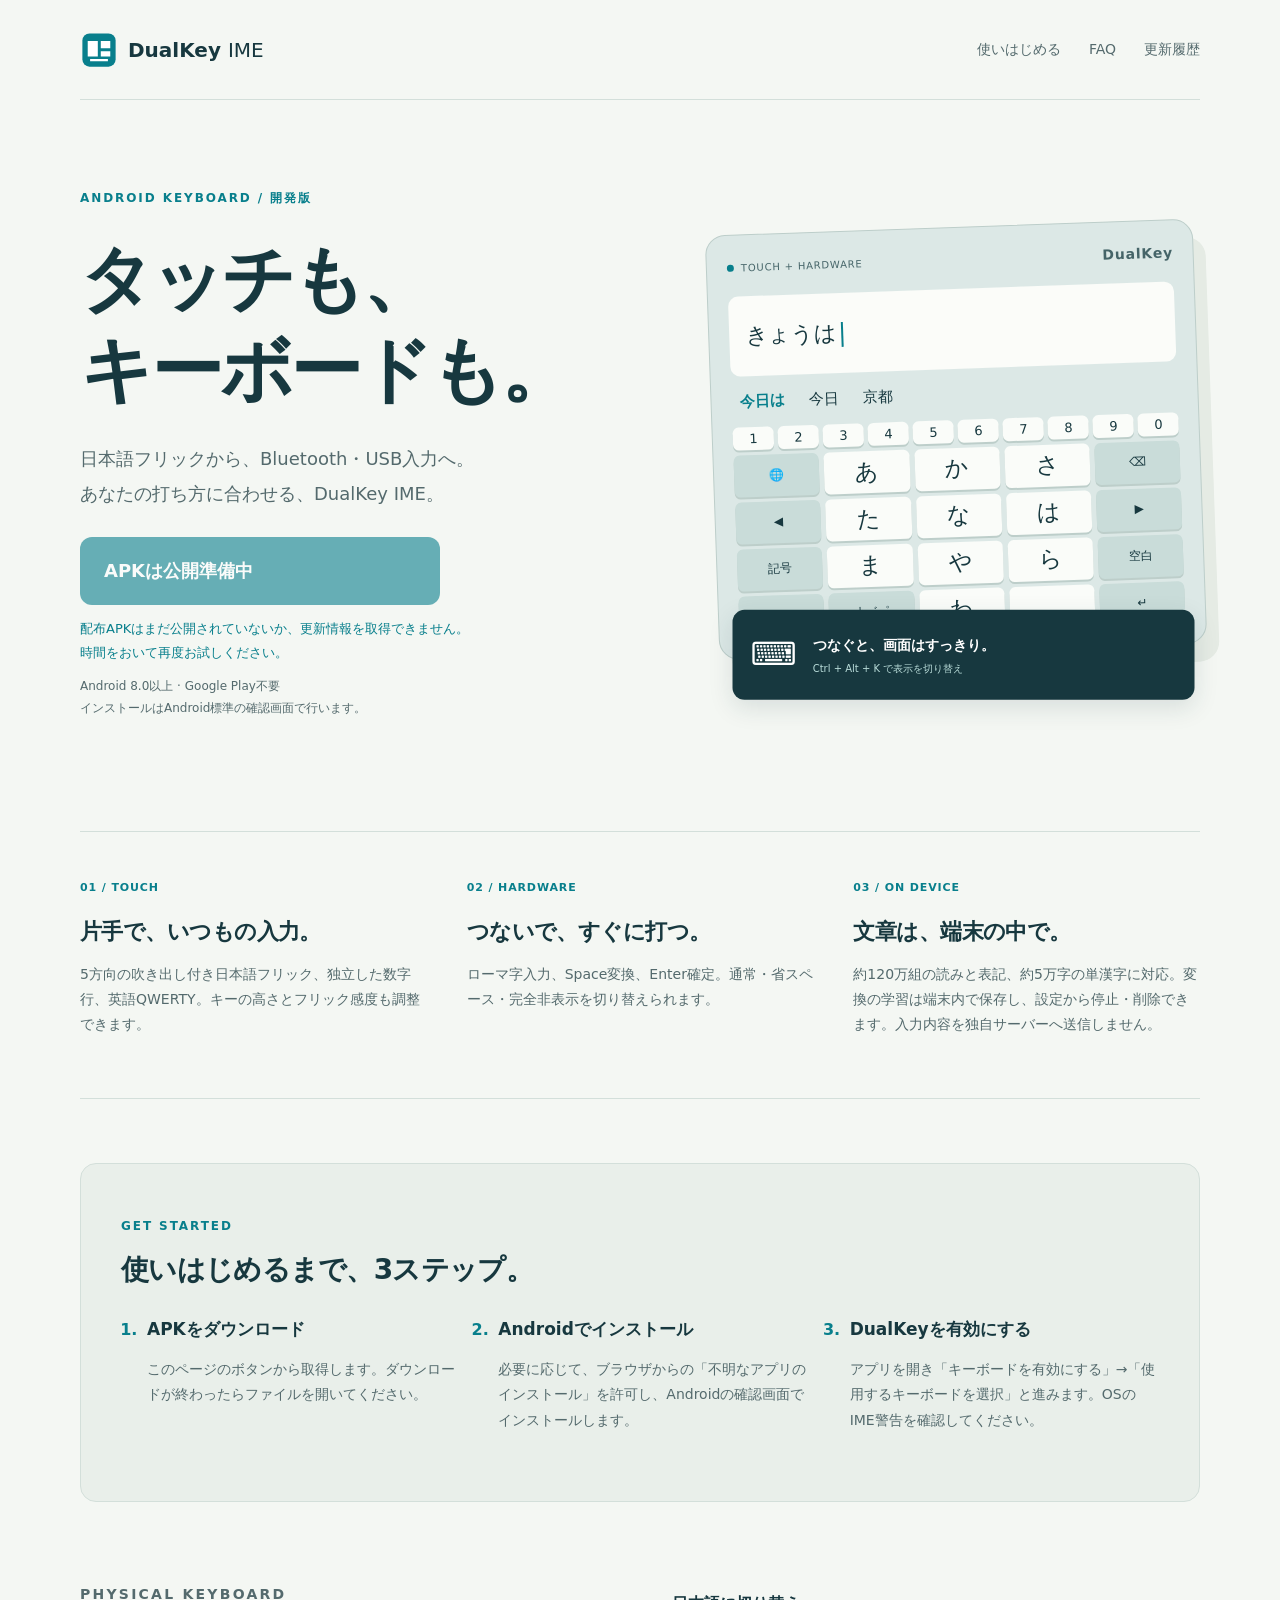
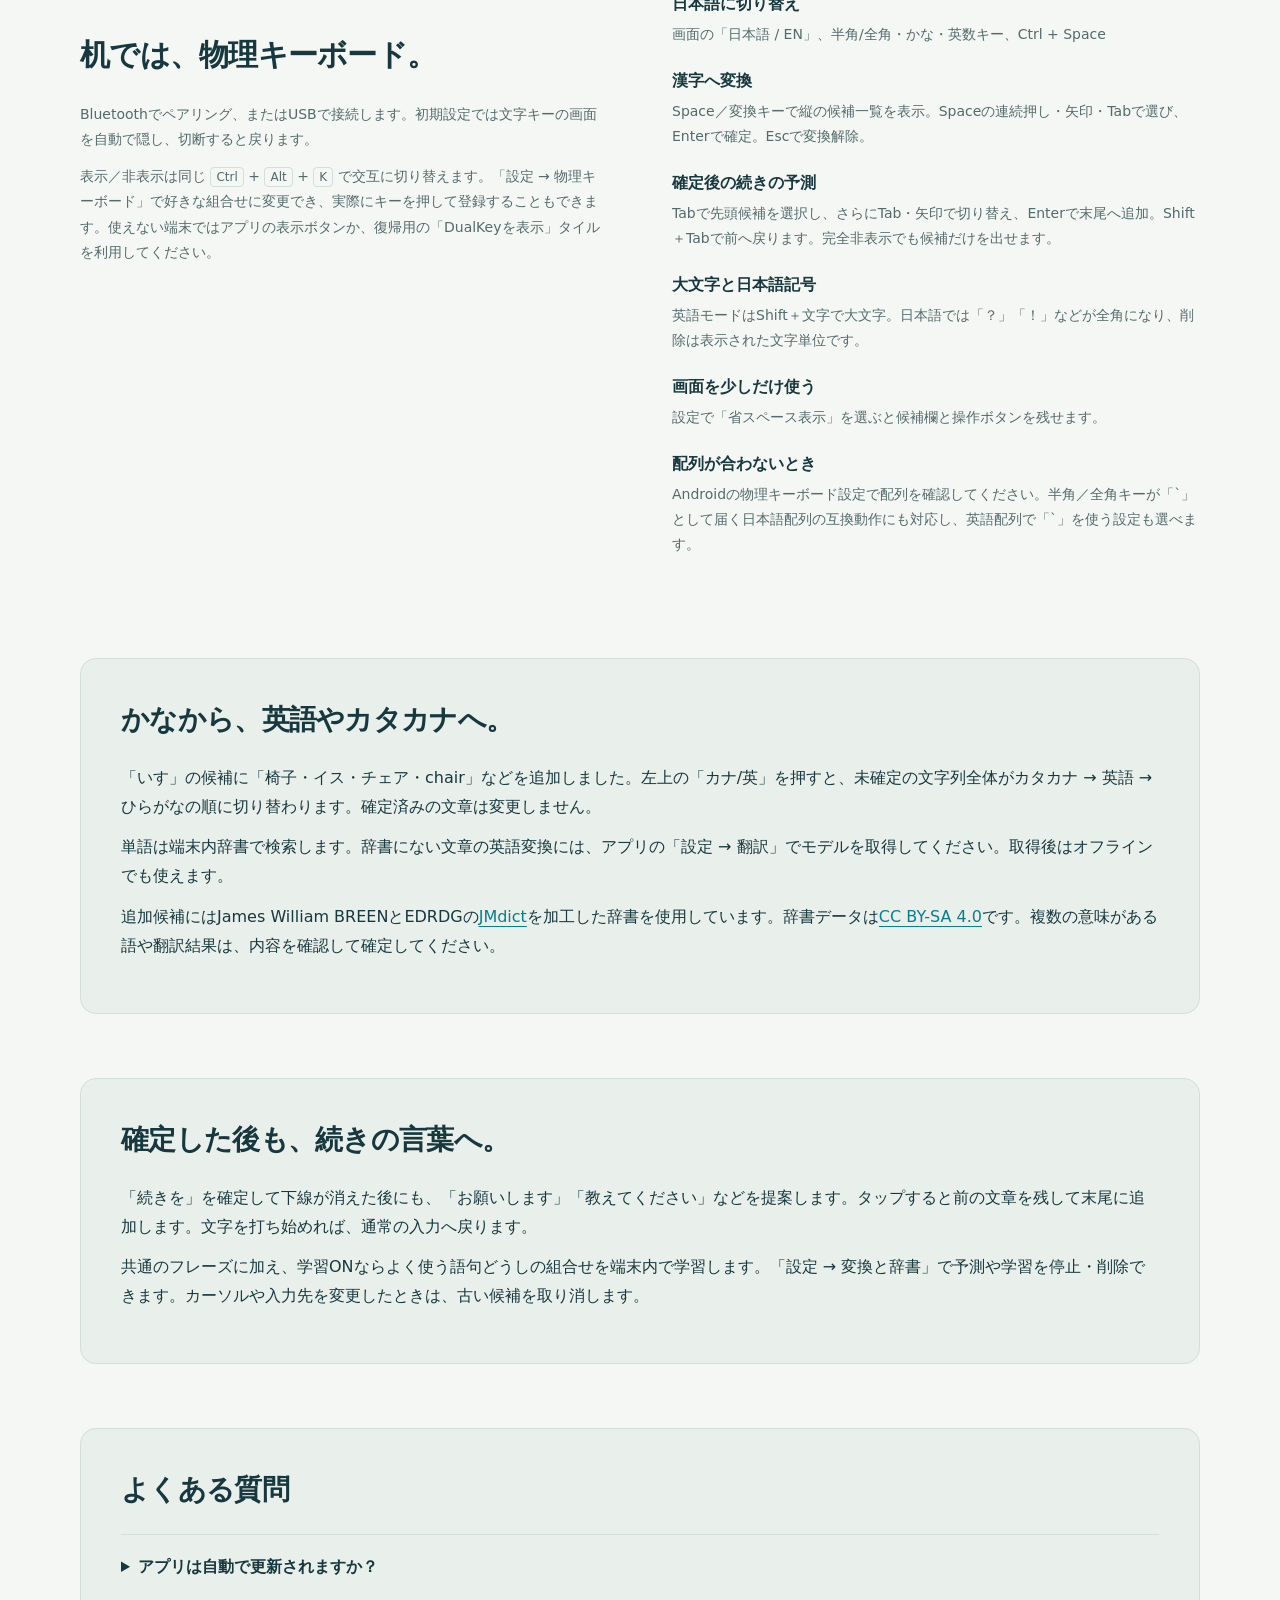
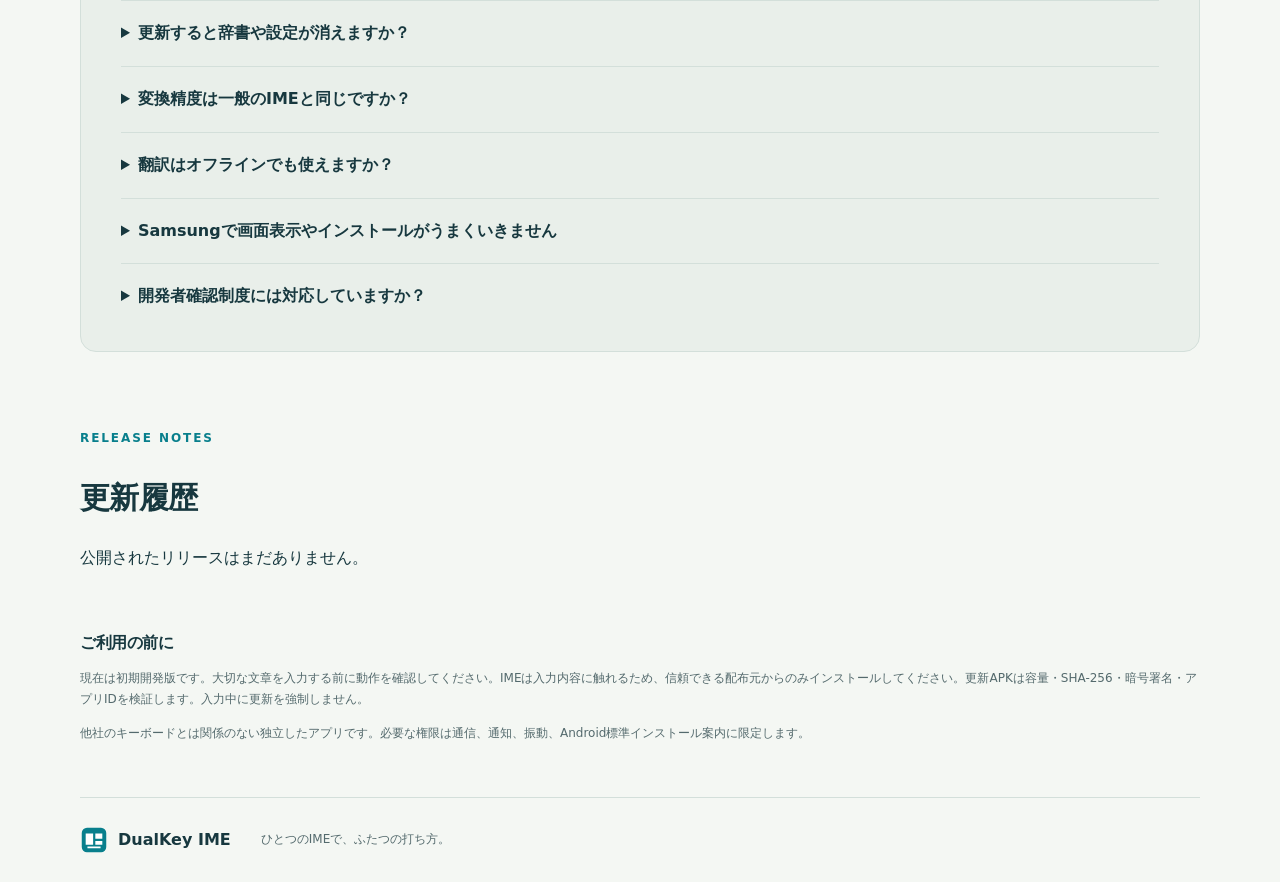
==== commit 0f831c33: "Publish DualKey IME v0.1.9" ====
--- a/index.html
+++ b/index.html
@@ -26,7 +26,7 @@
 </section>
 <section class="features wrap" aria-label="主な機能"><article><span>01 / TOUCH</span><h2>片手で、いつもの入力。</h2><p>5方向の吹き出し付き日本語フリック、独立した数字行、英語QWERTY。キーの高さとフリック感度も調整できます。</p></article><article><span>02 / HARDWARE</span><h2>つないで、すぐに打つ。</h2><p>ローマ字入力、Space変換、Enter確定。通常・省スペース・完全非表示を切り替えられます。</p></article><article><span>03 / ON DEVICE</span><h2>文章は、端末の中で。</h2><p>約120万組の読みと表記、約5万字の単漢字に対応。変換の学習は端末内で保存し、設定から停止・削除できます。入力内容を独自サーバーへ送信しません。</p></article></section>
 <section class="wrap panel" id="install"><p class="eyebrow">GET STARTED</p><h2>使いはじめるまで、3ステップ。</h2><ol class="steps"><li><b>APKをダウンロード</b><p>このページのボタンから取得します。ダウンロードが終わったらファイルを開いてください。</p></li><li><b>Androidでインストール</b><p>必要に応じて、ブラウザからの「不明なアプリのインストール」を許可し、Androidの確認画面でインストールします。</p></li><li><b>DualKeyを有効にする</b><p>アプリを開き「キーボードを有効にする」→「使用するキーボードを選択」と進みます。OSのIME警告を確認してください。</p></li></ol></section>
-<section class="wrap guide"><div><p class="eyebrow">PHYSICAL KEYBOARD</p><h2>机では、物理キーボード。</h2><p>Bluetoothでペアリング、またはUSBで接続します。初期設定では文字キーの画面を自動で隠し、切断すると戻ります。</p><p>画面入力へ戻すには <kbd>Ctrl</kbd> + <kbd>Alt</kbd> + <kbd>K</kbd>。使えない端末ではアプリの「通常表示に戻す」か、クイック設定の「DualKeyを表示」タイルを利用してください。</p></div><dl><dt>日本語に切り替え</dt><dd>画面の「日本語 / EN」、半角/全角・かな・英数キー、Ctrl + Space</dd><dt>漢字へ変換</dt><dd>Space → 矢印で選択 → Enterで確定。Escで変換解除。</dd><dt>画面を少しだけ使う</dt><dd>設定で「省スペース表示」を選ぶと候補欄と操作ボタンを残せます。</dd><dt>配列が合わないとき</dt><dd>Androidの物理キーボード設定で日本語／英語配列を確認してください。</dd></dl></section>
+<section class="wrap guide"><div><p class="eyebrow">PHYSICAL KEYBOARD</p><h2>机では、物理キーボード。</h2><p>Bluetoothでペアリング、またはUSBで接続します。初期設定では文字キーの画面を自動で隠し、切断すると戻ります。</p><p>表示／非表示は同じ <kbd>Ctrl</kbd> + <kbd>Alt</kbd> + <kbd>K</kbd> で交互に切り替えます。「設定 → 物理キーボード」で好きな組合せに変更でき、実際にキーを押して登録することもできます。使えない端末ではアプリの表示ボタンか、復帰用の「DualKeyを表示」タイルを利用してください。</p></div><dl><dt>日本語に切り替え</dt><dd>画面の「日本語 / EN」、半角/全角・かな・英数キー、Ctrl + Space</dd><dt>漢字へ変換</dt><dd>Space／変換キーで縦の候補一覧を表示。Spaceの連続押し・矢印・Tabで選び、Enterで確定。Escで変換解除。</dd><dt>確定後の続きの予測</dt><dd>Tabで先頭候補を選択し、さらにTab・矢印で切り替え、Enterで末尾へ追加。Shift＋Tabで前へ戻ります。完全非表示でも候補だけを出せます。</dd><dt>大文字と日本語記号</dt><dd>英語モードはShift＋文字で大文字。日本語では「？」「！」などが全角になり、削除は表示された文字単位です。</dd><dt>画面を少しだけ使う</dt><dd>設定で「省スペース表示」を選ぶと候補欄と操作ボタンを残せます。</dd><dt>配列が合わないとき</dt><dd>Androidの物理キーボード設定で配列を確認してください。半角／全角キーが「`」として届く日本語配列の互換動作にも対応し、英語配列で「`」を使う設定も選べます。</dd></dl></section>
 <section class="wrap panel"><h2>かなから、英語やカタカナへ。</h2><p>「いす」の候補に「椅子・イス・チェア・chair」などを追加しました。左上の「カナ/英」を押すと、未確定の文字列全体がカタカナ → 英語 → ひらがなの順に切り替わります。確定済みの文章は変更しません。</p><p>単語は端末内辞書で検索します。辞書にない文章の英語変換には、アプリの「設定 → 翻訳」でモデルを取得してください。取得後はオフラインでも使えます。</p><p>追加候補にはJames William BREENとEDRDGの<a href="https://www.edrdg.org/jmdict/j_jmdict.html">JMdict</a>を加工した辞書を使用しています。辞書データは<a href="https://creativecommons.org/licenses/by-sa/4.0/">CC BY-SA 4.0</a>です。複数の意味がある語や翻訳結果は、内容を確認して確定してください。</p></section>
 <section class="wrap panel"><h2>確定した後も、続きの言葉へ。</h2><p>「続きを」を確定して下線が消えた後にも、「お願いします」「教えてください」などを提案します。タップすると前の文章を残して末尾に追加します。文字を打ち始めれば、通常の入力へ戻ります。</p><p>共通のフレーズに加え、学習ONならよく使う語句どうしの組合せを端末内で学習します。「設定 → 変換と辞書」で予測や学習を停止・削除できます。カーソルや入力先を変更したときは、古い候補を取り消します。</p></section>
 <section class="wrap panel" id="faq"><h2>よくある質問</h2><details><summary>アプリは自動で更新されますか？</summary><p>0.1.3以降は起動時に新バージョンを案内します。「更新する」を押すとアプリ内で取得・検証し、Androidの確認画面へ進みます。下部の「更新」からも確認できます。定期確認と自動ダウンロードは設定に従い、最後のインストールはAndroidの許可・確認を行います。</p></details><details><summary>更新すると辞書や設定が消えますか？</summary><p>同じアプリIDと署名鍵で更新する場合、設定とユーザー辞書は保持されます。アンインストールすると消えるため、更新のために削除しないでください。</p></details><details><summary>変換精度は一般のIMEと同じですか？</summary><p>0.1.5では単漢字・異体字を拡充し、候補は最大1,000件まで検索できます。「一覧」から50件ずつ追加表示できます。日本語の学習がONなら、確定した語句の読み・表記・使用回数・最終使用時刻を端末内に保存し、よく使う候補を変換・予測の上位へ表示します。設定から停止・削除でき、パスワードや学習禁止の欄では保存・利用しません。長文・未知語の変換や端末フォントによる字形表示には制限があります。</p></details><details><summary>翻訳はオフラインでも使えますか？</summary><p>初回にWi-Fiで日本語モデル（約30MB）を取得した後は、端末内で日英相互翻訳を行います。Google ML Kitのモデル配布・診断通信が発生する場合があります。パスワード欄では翻訳と予測を無効にします。</p></details><details><summary>Samsungで画面表示やインストールがうまくいきません</summary><p>端末の「画面キーボードを表示」、ショートカット設定、Samsungのセキュリティ設定が影響する場合があります。端末の警告と管理者の設定に従ってください。このページは実機確認済みであることを保証しません。</p></details><details><summary>開発者確認制度には対応していますか？</summary><p>配布元の本人確認とアプリ登録は、Android Developer Consoleなどで別途必要になる場合があります。対象地域・配布方法・端末条件により異なります。<a href="https://developer.android.com/developer-verification/guides/faq">Android公式の最新情報</a>を確認してください。</p></details></section>
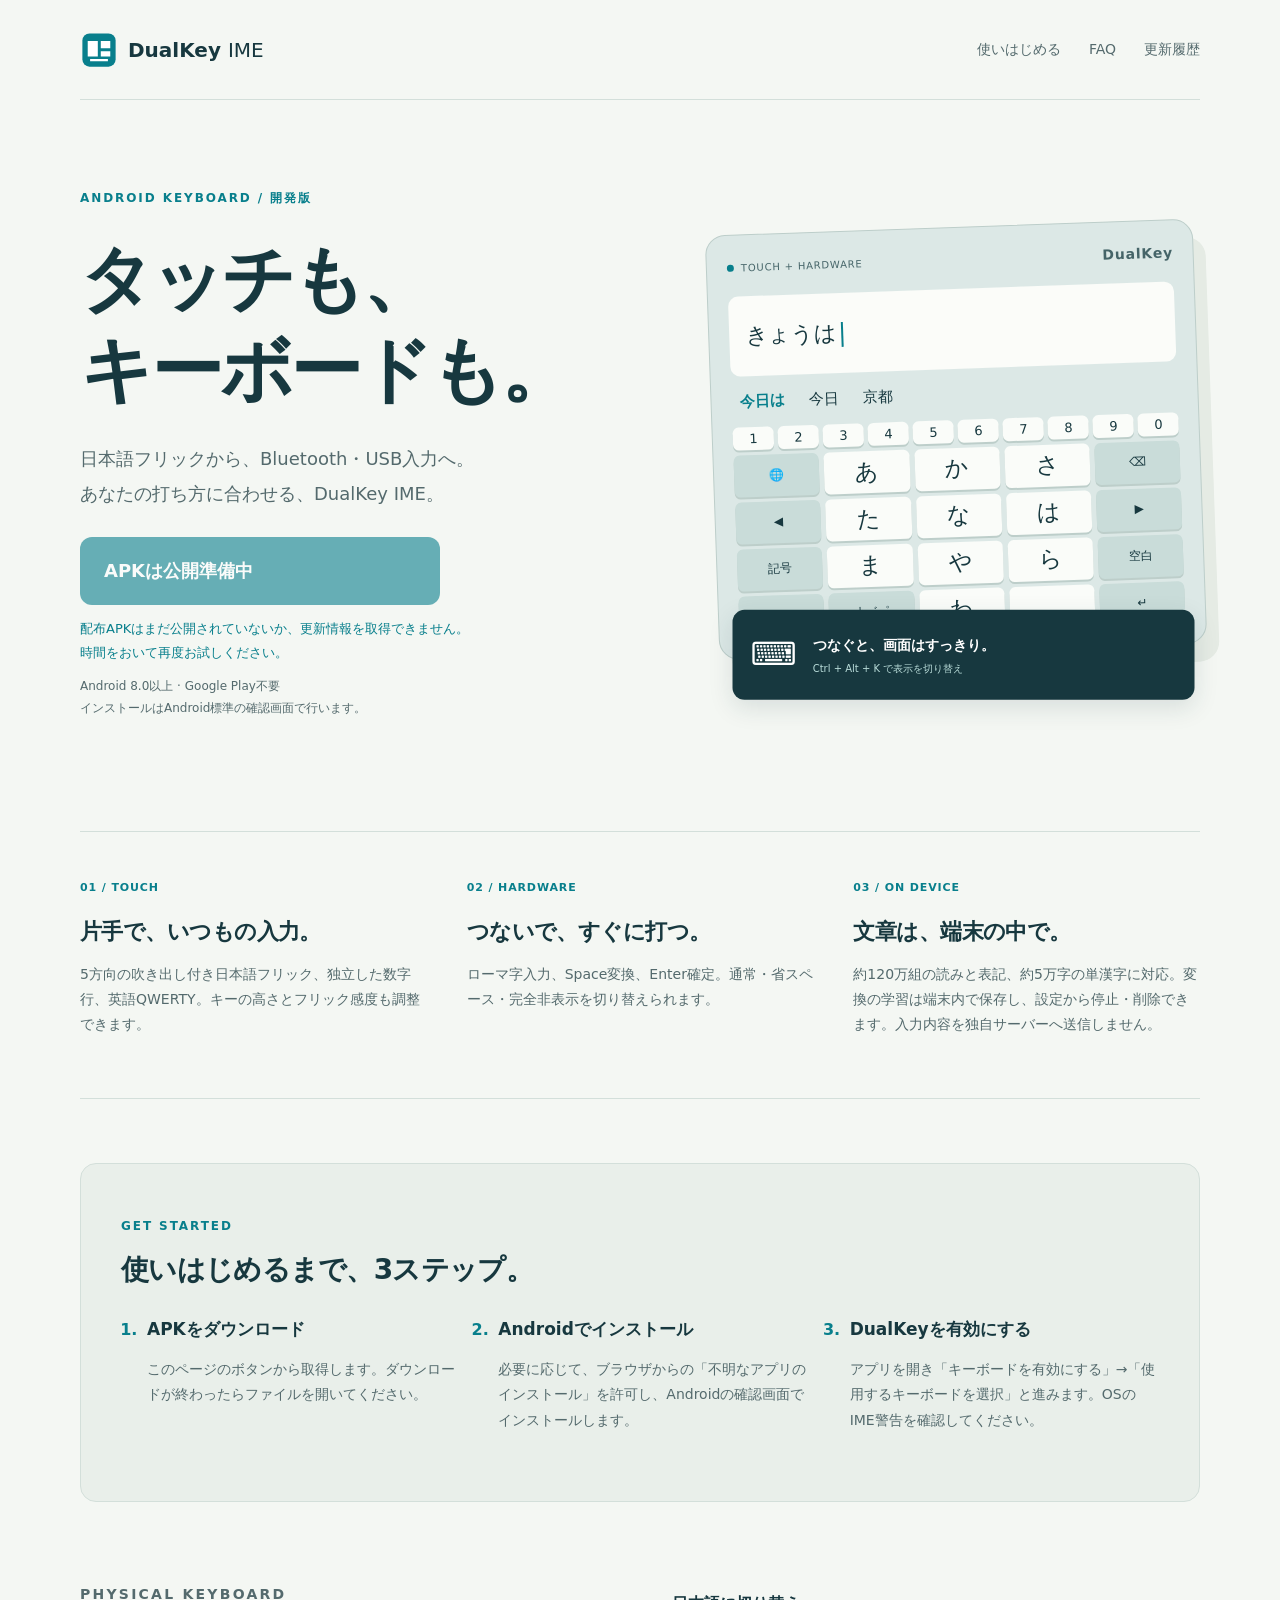
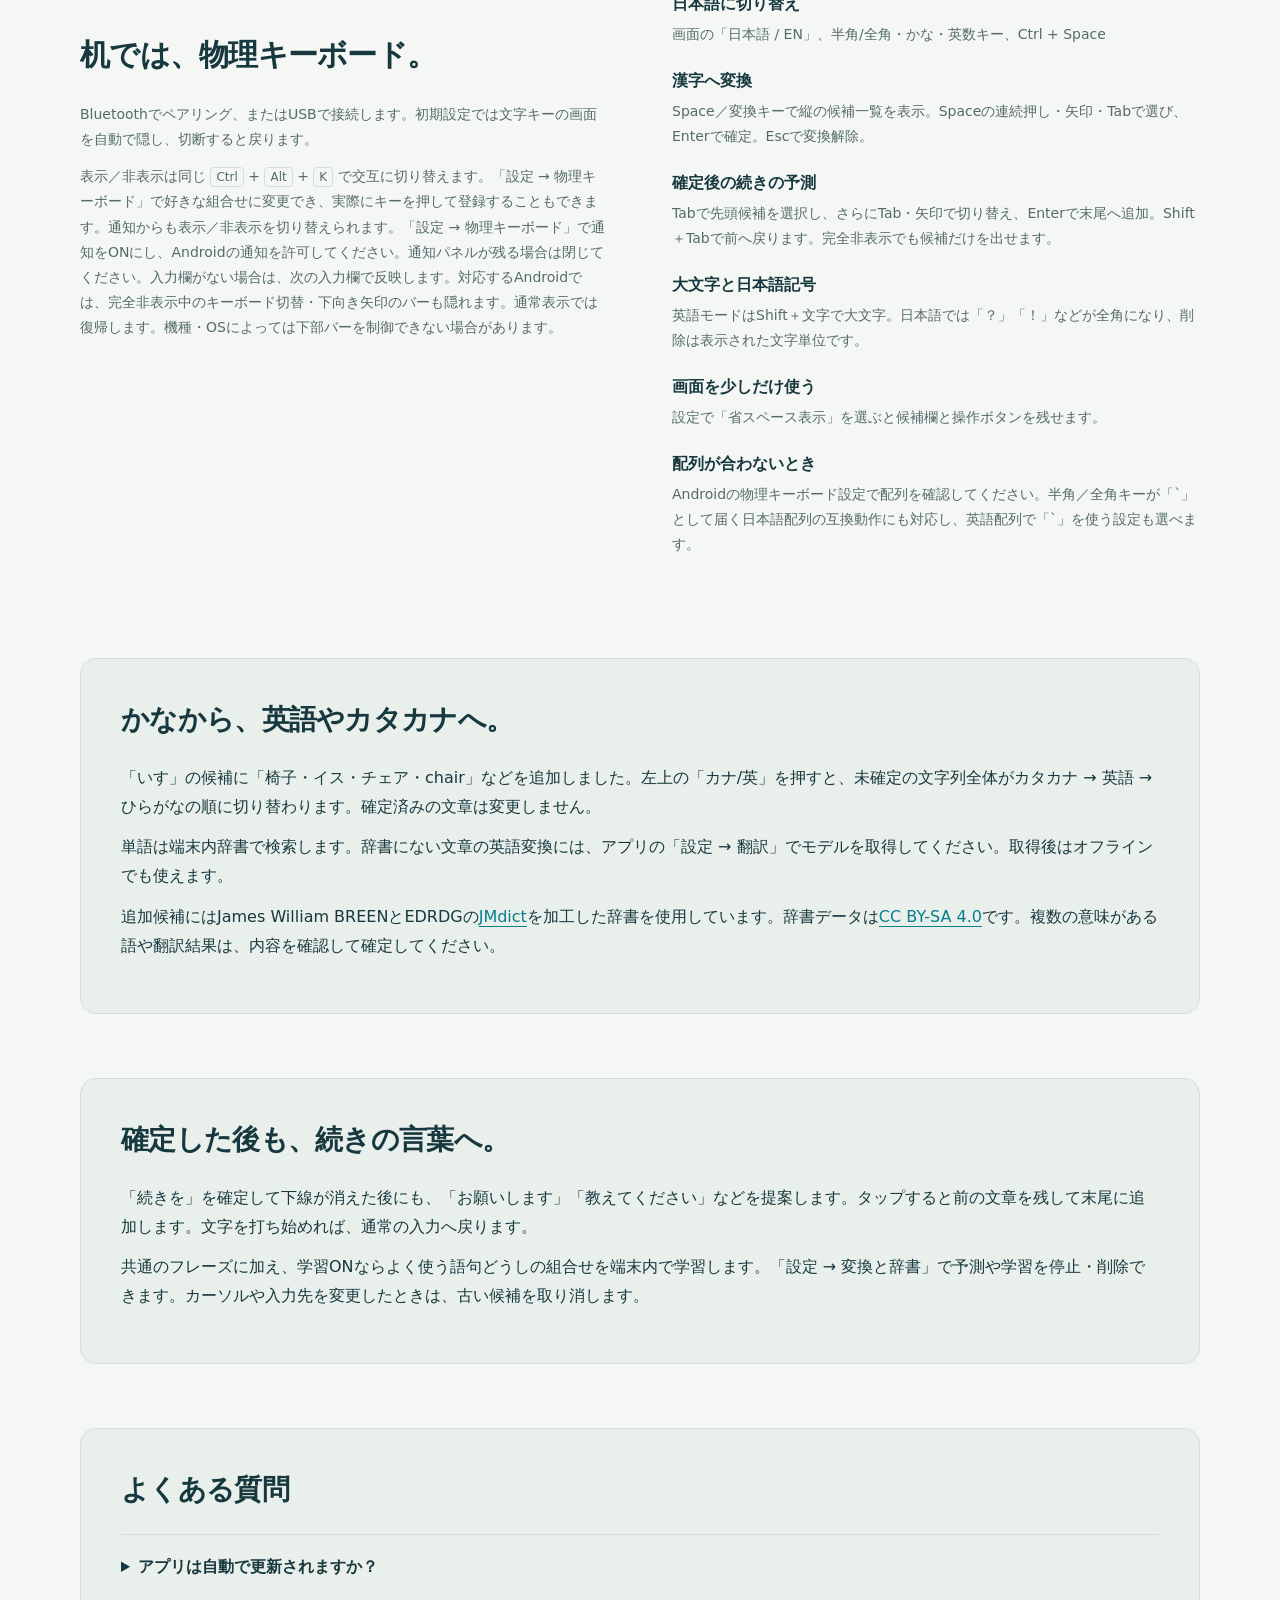
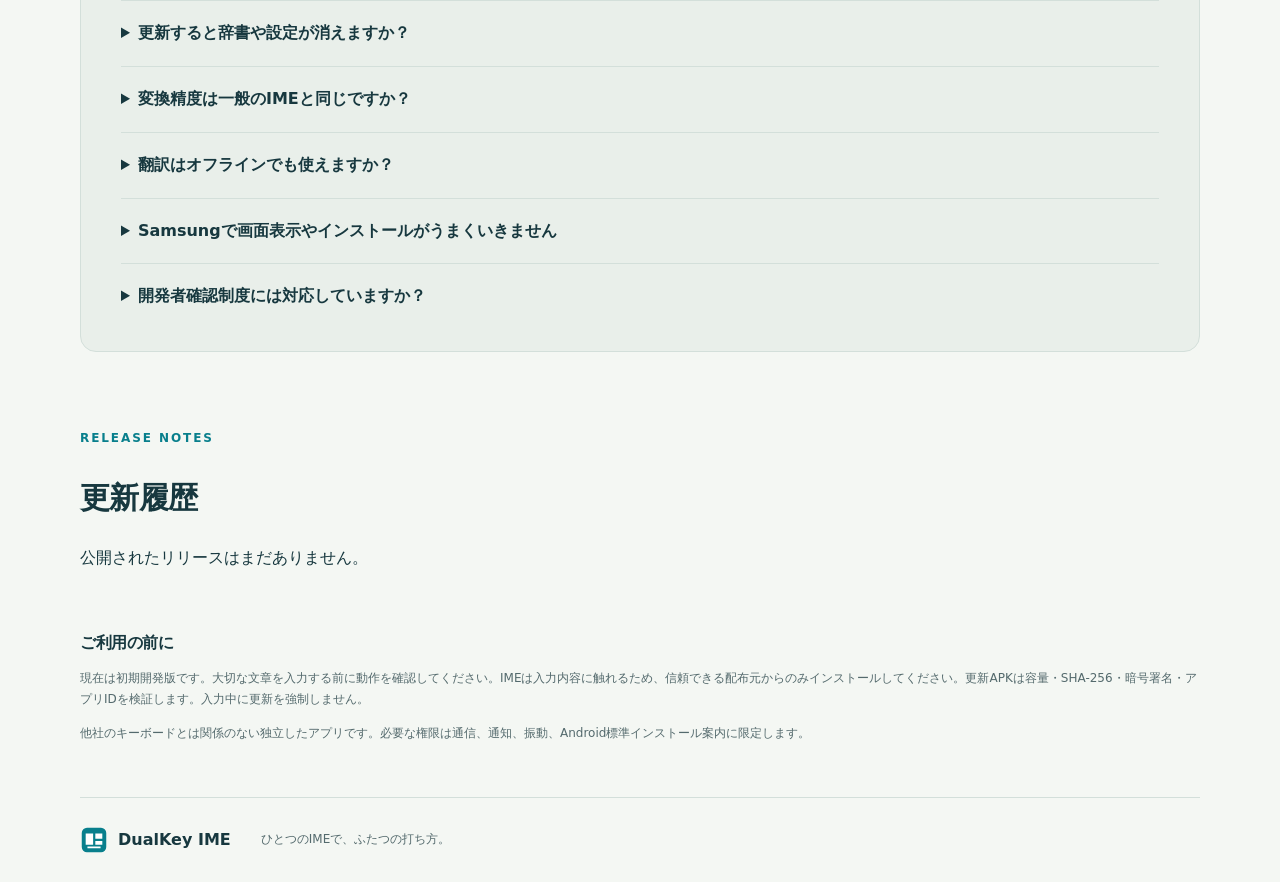
==== commit 0964999c: "Publish DualKey IME v0.1.10" ====
--- a/index.html
+++ b/index.html
@@ -26,7 +26,7 @@
 </section>
 <section class="features wrap" aria-label="主な機能"><article><span>01 / TOUCH</span><h2>片手で、いつもの入力。</h2><p>5方向の吹き出し付き日本語フリック、独立した数字行、英語QWERTY。キーの高さとフリック感度も調整できます。</p></article><article><span>02 / HARDWARE</span><h2>つないで、すぐに打つ。</h2><p>ローマ字入力、Space変換、Enter確定。通常・省スペース・完全非表示を切り替えられます。</p></article><article><span>03 / ON DEVICE</span><h2>文章は、端末の中で。</h2><p>約120万組の読みと表記、約5万字の単漢字に対応。変換の学習は端末内で保存し、設定から停止・削除できます。入力内容を独自サーバーへ送信しません。</p></article></section>
 <section class="wrap panel" id="install"><p class="eyebrow">GET STARTED</p><h2>使いはじめるまで、3ステップ。</h2><ol class="steps"><li><b>APKをダウンロード</b><p>このページのボタンから取得します。ダウンロードが終わったらファイルを開いてください。</p></li><li><b>Androidでインストール</b><p>必要に応じて、ブラウザからの「不明なアプリのインストール」を許可し、Androidの確認画面でインストールします。</p></li><li><b>DualKeyを有効にする</b><p>アプリを開き「キーボードを有効にする」→「使用するキーボードを選択」と進みます。OSのIME警告を確認してください。</p></li></ol></section>
-<section class="wrap guide"><div><p class="eyebrow">PHYSICAL KEYBOARD</p><h2>机では、物理キーボード。</h2><p>Bluetoothでペアリング、またはUSBで接続します。初期設定では文字キーの画面を自動で隠し、切断すると戻ります。</p><p>表示／非表示は同じ <kbd>Ctrl</kbd> + <kbd>Alt</kbd> + <kbd>K</kbd> で交互に切り替えます。「設定 → 物理キーボード」で好きな組合せに変更でき、実際にキーを押して登録することもできます。使えない端末ではアプリの表示ボタンか、復帰用の「DualKeyを表示」タイルを利用してください。</p></div><dl><dt>日本語に切り替え</dt><dd>画面の「日本語 / EN」、半角/全角・かな・英数キー、Ctrl + Space</dd><dt>漢字へ変換</dt><dd>Space／変換キーで縦の候補一覧を表示。Spaceの連続押し・矢印・Tabで選び、Enterで確定。Escで変換解除。</dd><dt>確定後の続きの予測</dt><dd>Tabで先頭候補を選択し、さらにTab・矢印で切り替え、Enterで末尾へ追加。Shift＋Tabで前へ戻ります。完全非表示でも候補だけを出せます。</dd><dt>大文字と日本語記号</dt><dd>英語モードはShift＋文字で大文字。日本語では「？」「！」などが全角になり、削除は表示された文字単位です。</dd><dt>画面を少しだけ使う</dt><dd>設定で「省スペース表示」を選ぶと候補欄と操作ボタンを残せます。</dd><dt>配列が合わないとき</dt><dd>Androidの物理キーボード設定で配列を確認してください。半角／全角キーが「`」として届く日本語配列の互換動作にも対応し、英語配列で「`」を使う設定も選べます。</dd></dl></section>
+<section class="wrap guide"><div><p class="eyebrow">PHYSICAL KEYBOARD</p><h2>机では、物理キーボード。</h2><p>Bluetoothでペアリング、またはUSBで接続します。初期設定では文字キーの画面を自動で隠し、切断すると戻ります。</p><p>表示／非表示は同じ <kbd>Ctrl</kbd> + <kbd>Alt</kbd> + <kbd>K</kbd> で交互に切り替えます。「設定 → 物理キーボード」で好きな組合せに変更でき、実際にキーを押して登録することもできます。通知からも表示／非表示を切り替えられます。「設定 → 物理キーボード」で通知をONにし、Androidの通知を許可してください。通知パネルが残る場合は閉じてください。入力欄がない場合は、次の入力欄で反映します。対応するAndroidでは、完全非表示中のキーボード切替・下向き矢印のバーも隠れます。通常表示では復帰します。機種・OSによっては下部バーを制御できない場合があります。</p></div><dl><dt>日本語に切り替え</dt><dd>画面の「日本語 / EN」、半角/全角・かな・英数キー、Ctrl + Space</dd><dt>漢字へ変換</dt><dd>Space／変換キーで縦の候補一覧を表示。Spaceの連続押し・矢印・Tabで選び、Enterで確定。Escで変換解除。</dd><dt>確定後の続きの予測</dt><dd>Tabで先頭候補を選択し、さらにTab・矢印で切り替え、Enterで末尾へ追加。Shift＋Tabで前へ戻ります。完全非表示でも候補だけを出せます。</dd><dt>大文字と日本語記号</dt><dd>英語モードはShift＋文字で大文字。日本語では「？」「！」などが全角になり、削除は表示された文字単位です。</dd><dt>画面を少しだけ使う</dt><dd>設定で「省スペース表示」を選ぶと候補欄と操作ボタンを残せます。</dd><dt>配列が合わないとき</dt><dd>Androidの物理キーボード設定で配列を確認してください。半角／全角キーが「`」として届く日本語配列の互換動作にも対応し、英語配列で「`」を使う設定も選べます。</dd></dl></section>
 <section class="wrap panel"><h2>かなから、英語やカタカナへ。</h2><p>「いす」の候補に「椅子・イス・チェア・chair」などを追加しました。左上の「カナ/英」を押すと、未確定の文字列全体がカタカナ → 英語 → ひらがなの順に切り替わります。確定済みの文章は変更しません。</p><p>単語は端末内辞書で検索します。辞書にない文章の英語変換には、アプリの「設定 → 翻訳」でモデルを取得してください。取得後はオフラインでも使えます。</p><p>追加候補にはJames William BREENとEDRDGの<a href="https://www.edrdg.org/jmdict/j_jmdict.html">JMdict</a>を加工した辞書を使用しています。辞書データは<a href="https://creativecommons.org/licenses/by-sa/4.0/">CC BY-SA 4.0</a>です。複数の意味がある語や翻訳結果は、内容を確認して確定してください。</p></section>
 <section class="wrap panel"><h2>確定した後も、続きの言葉へ。</h2><p>「続きを」を確定して下線が消えた後にも、「お願いします」「教えてください」などを提案します。タップすると前の文章を残して末尾に追加します。文字を打ち始めれば、通常の入力へ戻ります。</p><p>共通のフレーズに加え、学習ONならよく使う語句どうしの組合せを端末内で学習します。「設定 → 変換と辞書」で予測や学習を停止・削除できます。カーソルや入力先を変更したときは、古い候補を取り消します。</p></section>
 <section class="wrap panel" id="faq"><h2>よくある質問</h2><details><summary>アプリは自動で更新されますか？</summary><p>0.1.3以降は起動時に新バージョンを案内します。「更新する」を押すとアプリ内で取得・検証し、Androidの確認画面へ進みます。下部の「更新」からも確認できます。定期確認と自動ダウンロードは設定に従い、最後のインストールはAndroidの許可・確認を行います。</p></details><details><summary>更新すると辞書や設定が消えますか？</summary><p>同じアプリIDと署名鍵で更新する場合、設定とユーザー辞書は保持されます。アンインストールすると消えるため、更新のために削除しないでください。</p></details><details><summary>変換精度は一般のIMEと同じですか？</summary><p>0.1.5では単漢字・異体字を拡充し、候補は最大1,000件まで検索できます。「一覧」から50件ずつ追加表示できます。日本語の学習がONなら、確定した語句の読み・表記・使用回数・最終使用時刻を端末内に保存し、よく使う候補を変換・予測の上位へ表示します。設定から停止・削除でき、パスワードや学習禁止の欄では保存・利用しません。長文・未知語の変換や端末フォントによる字形表示には制限があります。</p></details><details><summary>翻訳はオフラインでも使えますか？</summary><p>初回にWi-Fiで日本語モデル（約30MB）を取得した後は、端末内で日英相互翻訳を行います。Google ML Kitのモデル配布・診断通信が発生する場合があります。パスワード欄では翻訳と予測を無効にします。</p></details><details><summary>Samsungで画面表示やインストールがうまくいきません</summary><p>端末の「画面キーボードを表示」、ショートカット設定、Samsungのセキュリティ設定が影響する場合があります。端末の警告と管理者の設定に従ってください。このページは実機確認済みであることを保証しません。</p></details><details><summary>開発者確認制度には対応していますか？</summary><p>配布元の本人確認とアプリ登録は、Android Developer Consoleなどで別途必要になる場合があります。対象地域・配布方法・端末条件により異なります。<a href="https://developer.android.com/developer-verification/guides/faq">Android公式の最新情報</a>を確認してください。</p></details></section>
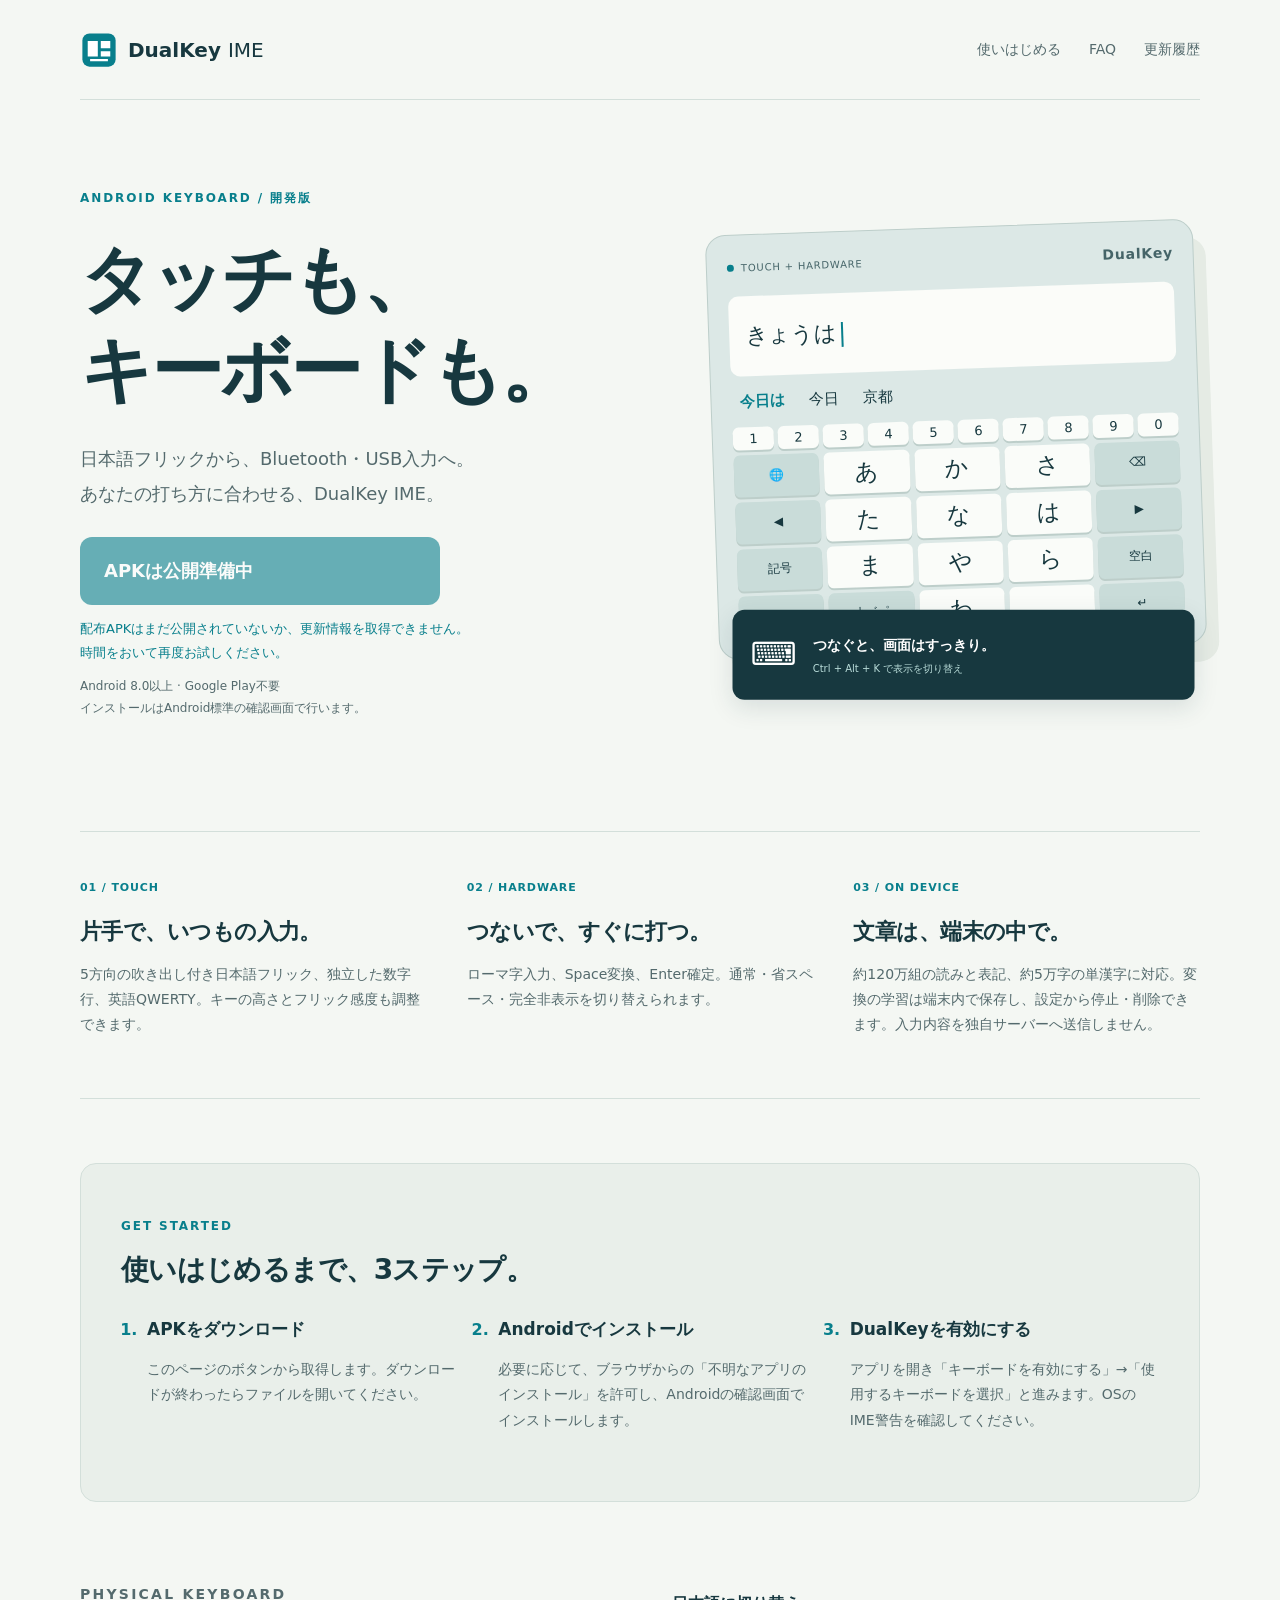
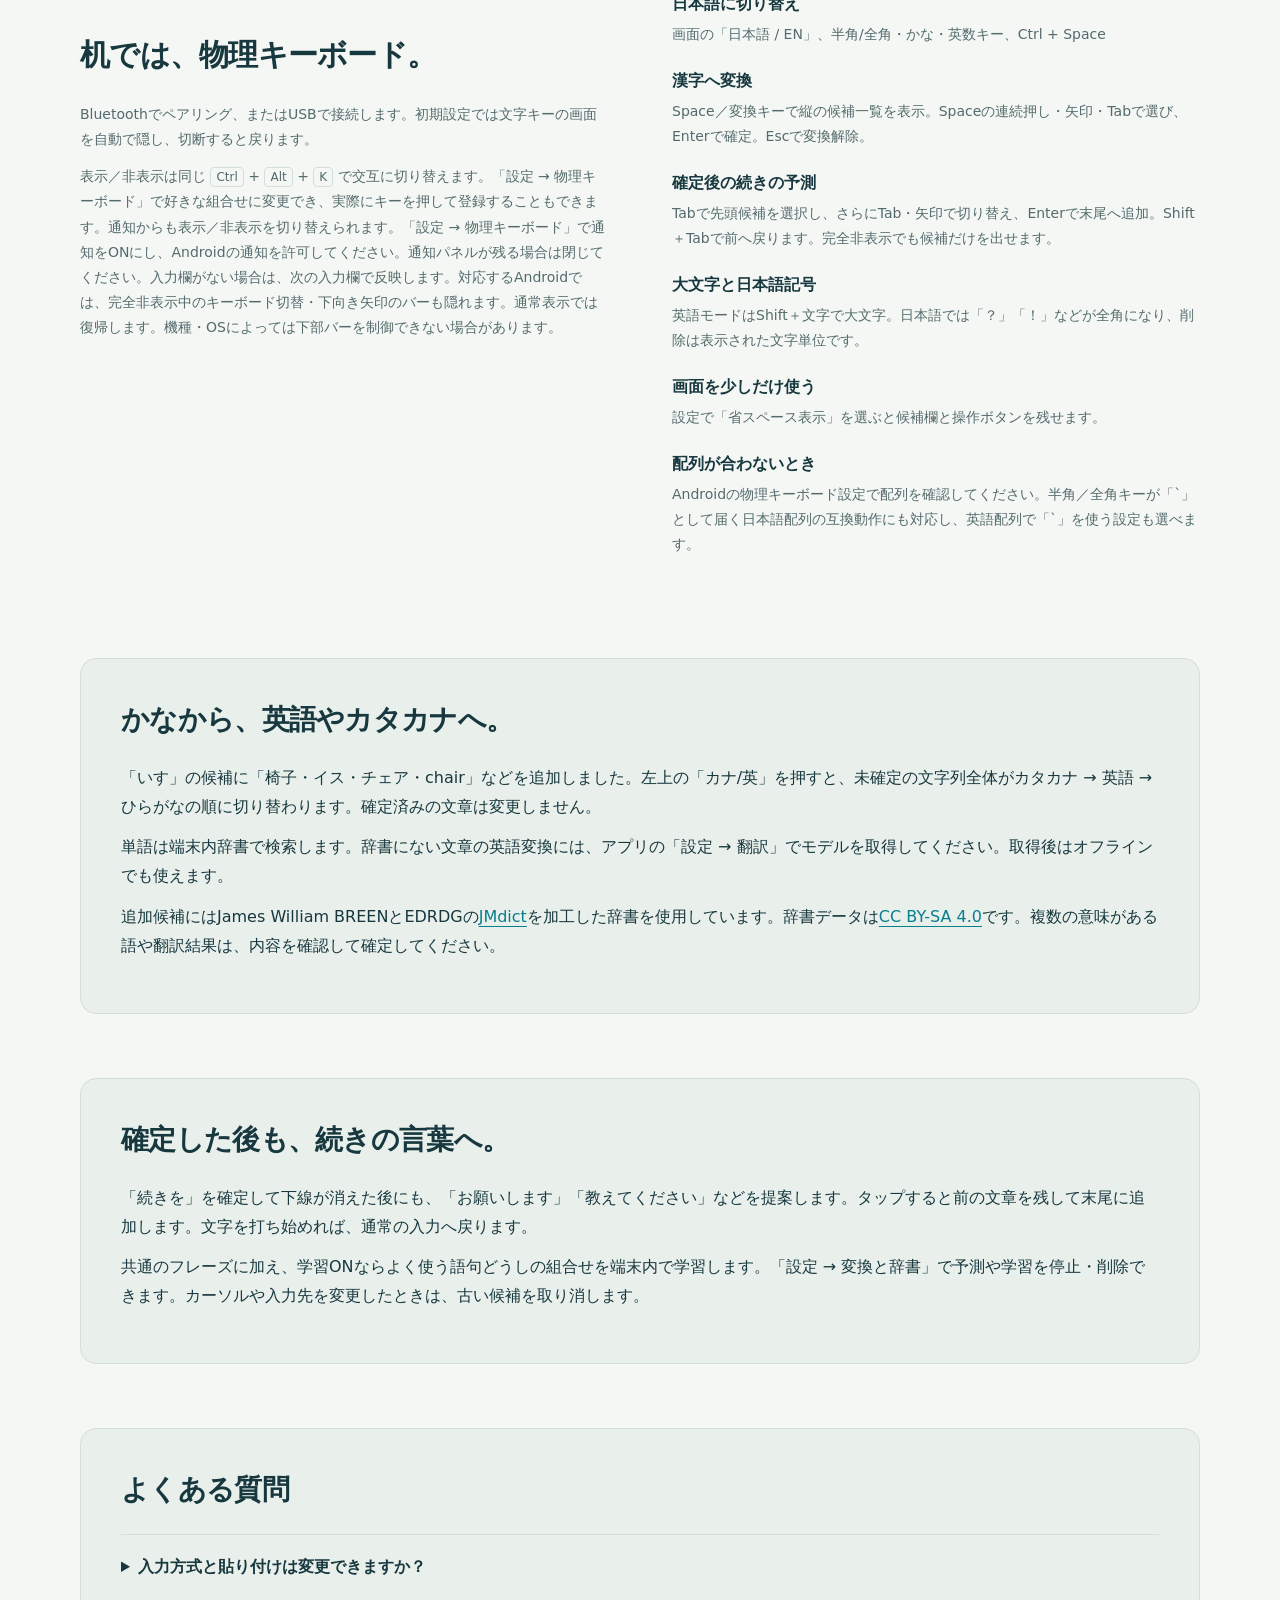
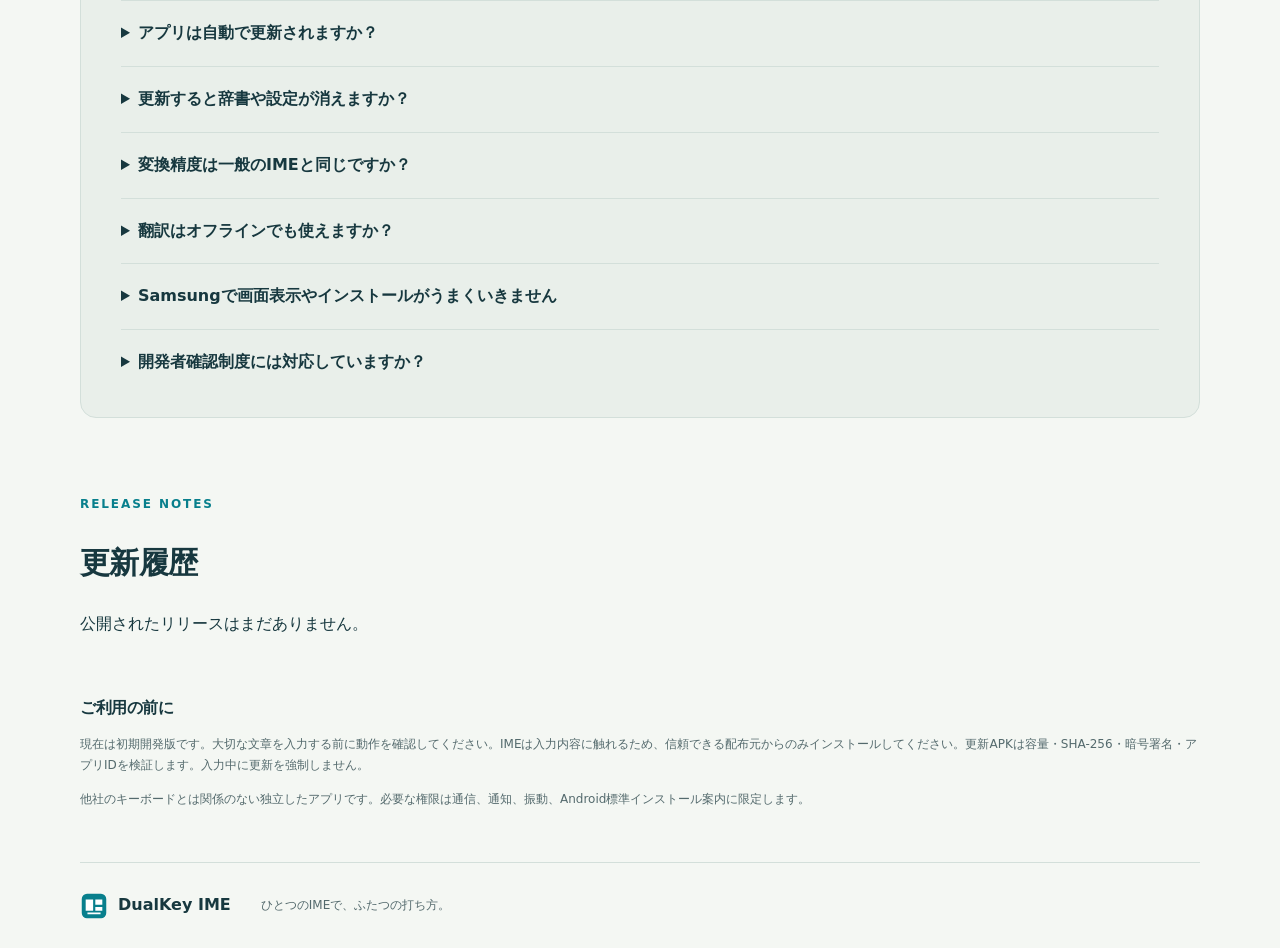
==== commit 259f56c2: "Publish DualKey IME v0.1.11" ====
--- a/index.html
+++ b/index.html
@@ -29,7 +29,7 @@
 <section class="wrap guide"><div><p class="eyebrow">PHYSICAL KEYBOARD</p><h2>机では、物理キーボード。</h2><p>Bluetoothでペアリング、またはUSBで接続します。初期設定では文字キーの画面を自動で隠し、切断すると戻ります。</p><p>表示／非表示は同じ <kbd>Ctrl</kbd> + <kbd>Alt</kbd> + <kbd>K</kbd> で交互に切り替えます。「設定 → 物理キーボード」で好きな組合せに変更でき、実際にキーを押して登録することもできます。通知からも表示／非表示を切り替えられます。「設定 → 物理キーボード」で通知をONにし、Androidの通知を許可してください。通知パネルが残る場合は閉じてください。入力欄がない場合は、次の入力欄で反映します。対応するAndroidでは、完全非表示中のキーボード切替・下向き矢印のバーも隠れます。通常表示では復帰します。機種・OSによっては下部バーを制御できない場合があります。</p></div><dl><dt>日本語に切り替え</dt><dd>画面の「日本語 / EN」、半角/全角・かな・英数キー、Ctrl + Space</dd><dt>漢字へ変換</dt><dd>Space／変換キーで縦の候補一覧を表示。Spaceの連続押し・矢印・Tabで選び、Enterで確定。Escで変換解除。</dd><dt>確定後の続きの予測</dt><dd>Tabで先頭候補を選択し、さらにTab・矢印で切り替え、Enterで末尾へ追加。Shift＋Tabで前へ戻ります。完全非表示でも候補だけを出せます。</dd><dt>大文字と日本語記号</dt><dd>英語モードはShift＋文字で大文字。日本語では「？」「！」などが全角になり、削除は表示された文字単位です。</dd><dt>画面を少しだけ使う</dt><dd>設定で「省スペース表示」を選ぶと候補欄と操作ボタンを残せます。</dd><dt>配列が合わないとき</dt><dd>Androidの物理キーボード設定で配列を確認してください。半角／全角キーが「`」として届く日本語配列の互換動作にも対応し、英語配列で「`」を使う設定も選べます。</dd></dl></section>
 <section class="wrap panel"><h2>かなから、英語やカタカナへ。</h2><p>「いす」の候補に「椅子・イス・チェア・chair」などを追加しました。左上の「カナ/英」を押すと、未確定の文字列全体がカタカナ → 英語 → ひらがなの順に切り替わります。確定済みの文章は変更しません。</p><p>単語は端末内辞書で検索します。辞書にない文章の英語変換には、アプリの「設定 → 翻訳」でモデルを取得してください。取得後はオフラインでも使えます。</p><p>追加候補にはJames William BREENとEDRDGの<a href="https://www.edrdg.org/jmdict/j_jmdict.html">JMdict</a>を加工した辞書を使用しています。辞書データは<a href="https://creativecommons.org/licenses/by-sa/4.0/">CC BY-SA 4.0</a>です。複数の意味がある語や翻訳結果は、内容を確認して確定してください。</p></section>
 <section class="wrap panel"><h2>確定した後も、続きの言葉へ。</h2><p>「続きを」を確定して下線が消えた後にも、「お願いします」「教えてください」などを提案します。タップすると前の文章を残して末尾に追加します。文字を打ち始めれば、通常の入力へ戻ります。</p><p>共通のフレーズに加え、学習ONならよく使う語句どうしの組合せを端末内で学習します。「設定 → 変換と辞書」で予測や学習を停止・削除できます。カーソルや入力先を変更したときは、古い候補を取り消します。</p></section>
-<section class="wrap panel" id="faq"><h2>よくある質問</h2><details><summary>アプリは自動で更新されますか？</summary><p>0.1.3以降は起動時に新バージョンを案内します。「更新する」を押すとアプリ内で取得・検証し、Androidの確認画面へ進みます。下部の「更新」からも確認できます。定期確認と自動ダウンロードは設定に従い、最後のインストールはAndroidの許可・確認を行います。</p></details><details><summary>更新すると辞書や設定が消えますか？</summary><p>同じアプリIDと署名鍵で更新する場合、設定とユーザー辞書は保持されます。アンインストールすると消えるため、更新のために削除しないでください。</p></details><details><summary>変換精度は一般のIMEと同じですか？</summary><p>0.1.5では単漢字・異体字を拡充し、候補は最大1,000件まで検索できます。「一覧」から50件ずつ追加表示できます。日本語の学習がONなら、確定した語句の読み・表記・使用回数・最終使用時刻を端末内に保存し、よく使う候補を変換・予測の上位へ表示します。設定から停止・削除でき、パスワードや学習禁止の欄では保存・利用しません。長文・未知語の変換や端末フォントによる字形表示には制限があります。</p></details><details><summary>翻訳はオフラインでも使えますか？</summary><p>初回にWi-Fiで日本語モデル（約30MB）を取得した後は、端末内で日英相互翻訳を行います。Google ML Kitのモデル配布・診断通信が発生する場合があります。パスワード欄では翻訳と予測を無効にします。</p></details><details><summary>Samsungで画面表示やインストールがうまくいきません</summary><p>端末の「画面キーボードを表示」、ショートカット設定、Samsungのセキュリティ設定が影響する場合があります。端末の警告と管理者の設定に従ってください。このページは実機確認済みであることを保証しません。</p></details><details><summary>開発者確認制度には対応していますか？</summary><p>配布元の本人確認とアプリ登録は、Android Developer Consoleなどで別途必要になる場合があります。対象地域・配布方法・端末条件により異なります。<a href="https://developer.android.com/developer-verification/guides/faq">Android公式の最新情報</a>を確認してください。</p></details></section>
+<section class="wrap panel" id="faq"><h2>よくある質問</h2><details><summary>入力方式と貼り付けは変更できますか？</summary><p>「設定 → 入力とサイズ」で日英それぞれのフリック／QWERTYと、画面・物理Enterの動作を選べます。上部の貼り付けはタップで現在のコピー、長押しで履歴です。履歴保存は初期OFFで、ONの場合に入力中に取得できたコピーだけを端末内へ保存します。機密情報の完全な自動判別はできないため、秘密を扱う際はOFFを使ってください。</p></details><details><summary>アプリは自動で更新されますか？</summary><p>0.1.3以降は起動時に新バージョンを案内します。「更新する」を押すとアプリ内で取得・検証し、Androidの確認画面へ進みます。下部の「更新」からも確認できます。定期確認と自動ダウンロードは設定に従い、最後のインストールはAndroidの許可・確認を行います。</p></details><details><summary>更新すると辞書や設定が消えますか？</summary><p>同じアプリIDと署名鍵で更新する場合、設定とユーザー辞書は保持されます。アンインストールすると消えるため、更新のために削除しないでください。</p></details><details><summary>変換精度は一般のIMEと同じですか？</summary><p>0.1.5では単漢字・異体字を拡充し、候補一覧は追加ボタンなしで連続スクロールでき、表示部分だけを描画します。初回は最低64件で、背景検索の保護上限は10,000件です。日本語の学習がONなら、辞書で確認できる単語・語句へ分割して読み・表記・回数と単語の組合せを端末内へ保存し、よく使う候補を変換・予測の上位へ表示します。設定から停止・削除でき、パスワードや学習禁止の欄では保存・利用しません。長文・未知語の変換や端末フォントによる字形表示には制限があります。</p></details><details><summary>翻訳はオフラインでも使えますか？</summary><p>初回にWi-Fiで日本語モデル（約30MB）を取得した後は、端末内で日英相互翻訳を行います。Google ML Kitのモデル配布・診断通信が発生する場合があります。パスワード欄では翻訳と予測を無効にします。</p></details><details><summary>Samsungで画面表示やインストールがうまくいきません</summary><p>端末の「画面キーボードを表示」、ショートカット設定、Samsungのセキュリティ設定が影響する場合があります。端末の警告と管理者の設定に従ってください。このページは実機確認済みであることを保証しません。</p></details><details><summary>開発者確認制度には対応していますか？</summary><p>配布元の本人確認とアプリ登録は、Android Developer Consoleなどで別途必要になる場合があります。対象地域・配布方法・端末条件により異なります。<a href="https://developer.android.com/developer-verification/guides/faq">Android公式の最新情報</a>を確認してください。</p></details></section>
 <section class="wrap history" id="history"><p class="eyebrow">RELEASE NOTES</p><h2>更新履歴</h2><div id="history-list"><p>公開されたリリースはまだありません。</p></div><p class="hash" id="hash"></p></section>
 <section class="wrap notice"><h2>ご利用の前に</h2><p>現在は初期開発版です。大切な文章を入力する前に動作を確認してください。IMEは入力内容に触れるため、信頼できる配布元からのみインストールしてください。更新APKは容量・SHA-256・暗号署名・アプリIDを検証します。入力中に更新を強制しません。</p><p>他社のキーボードとは関係のない独立したアプリです。必要な権限は通信、通知、振動、Android標準インストール案内に限定します。</p></section>
 </main>
